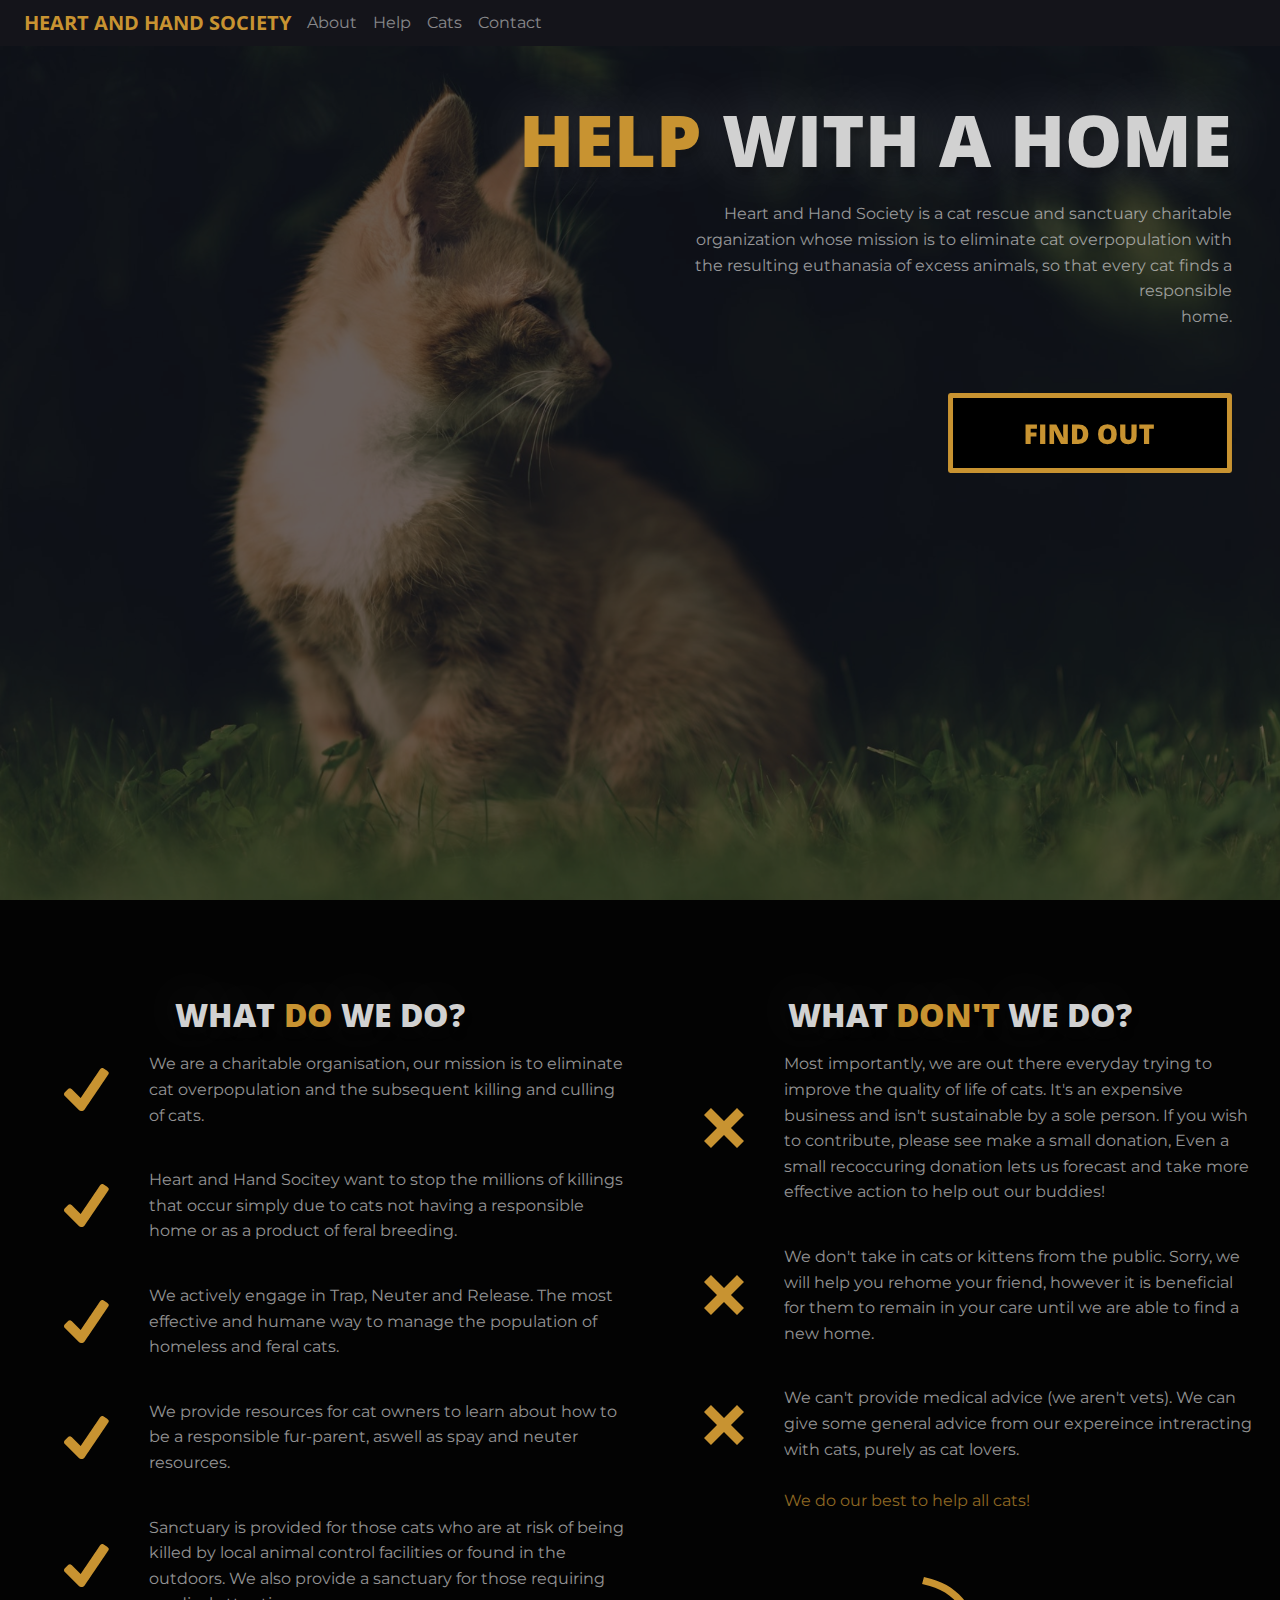
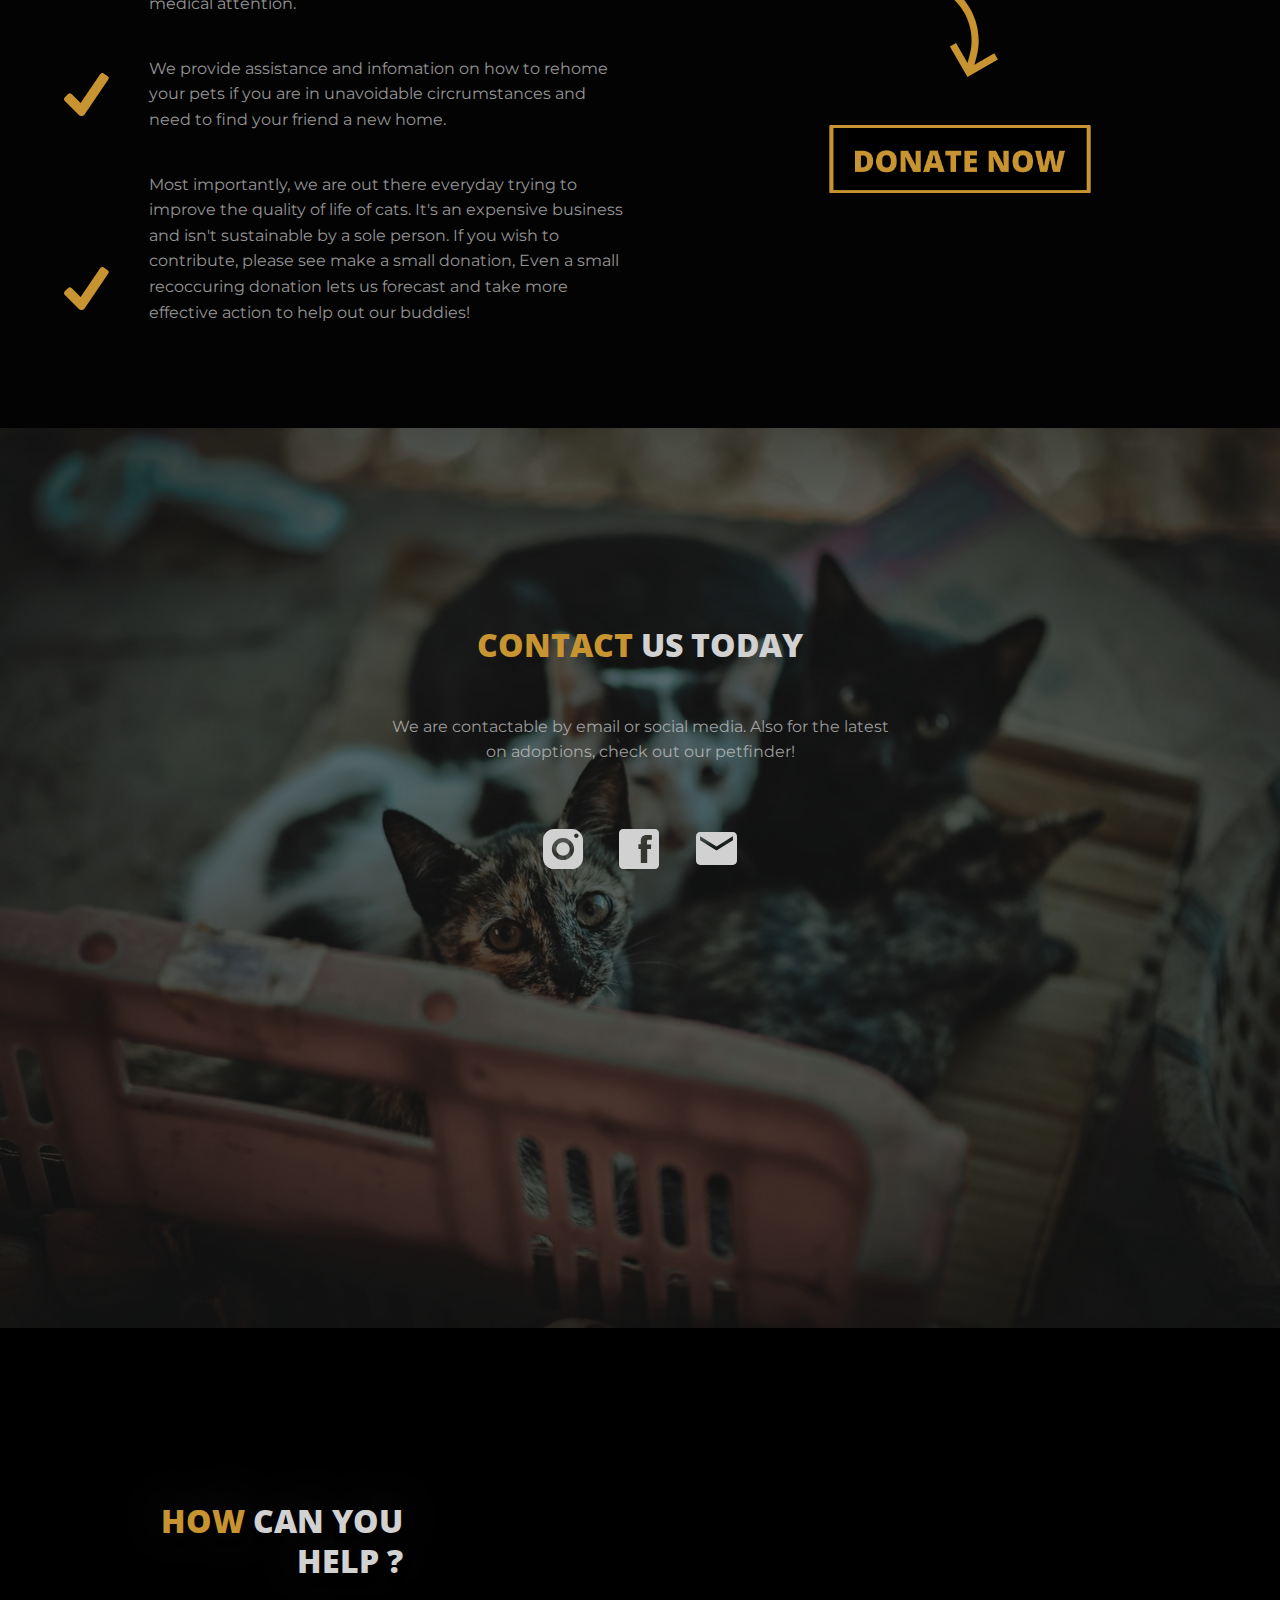
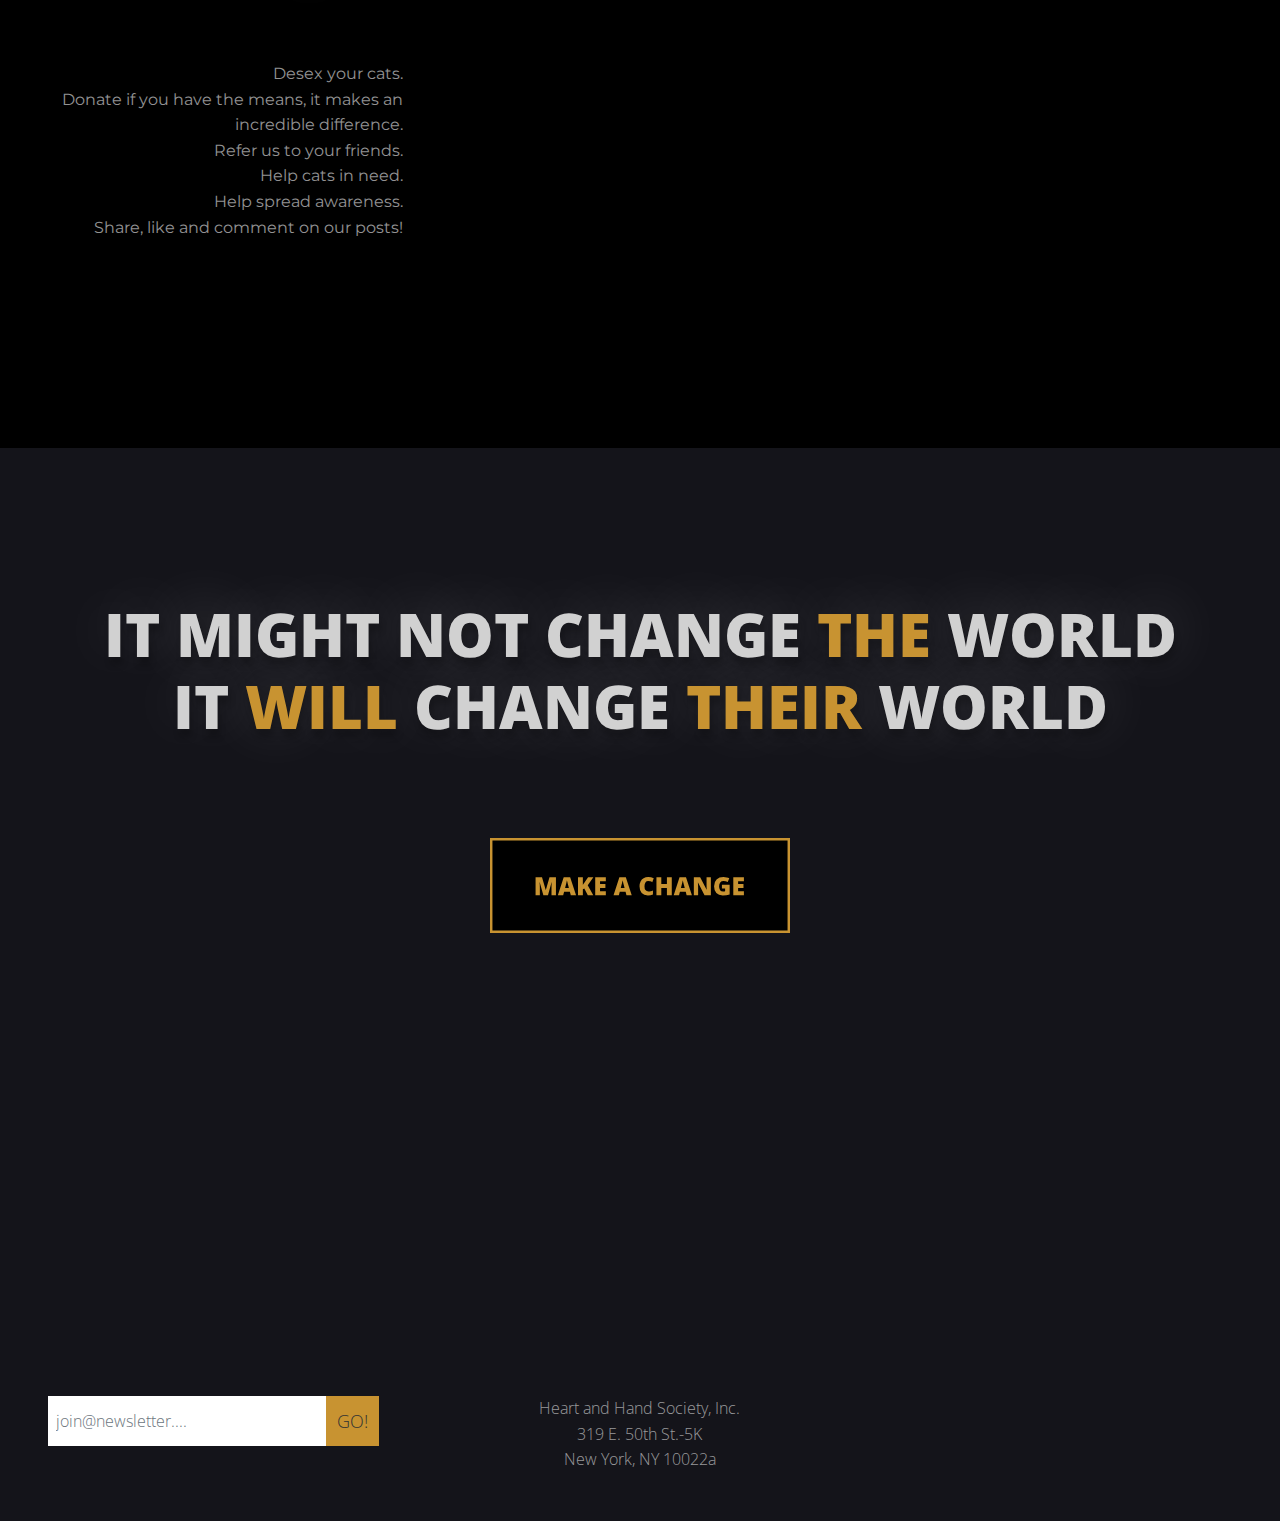
==== index.html @ de566e40 "REMOVED TEXT DECORATION FROM ALL A HREF" ====
<!doctype html>
<html lang="en">

<head>

    <title>Heart and Hand Society</title>
    <!-- Required meta tags -->
    <meta charset="utf-8">
    <meta name="viewport" content="width=device-width, initial-scale=1, shrink-to-fit=no">

    <!-- Bootstrap CSS -->
    <link rel="stylesheet" href="https://maxcdn.bootstrapcdn.com/bootstrap/4.0.0/css/bootstrap.min.css" integrity="sha384-Gn5384xqQ1aoWXA+058RXPxPg6fy4IWvTNh0E263XmFcJlSAwiGgFAW/dAiS6JXm"
        crossorigin="anonymous">
    <link rel="stylesheet" href="https://use.fontawesome.com/releases/v5.1.0/css/all.css" integrity="sha384-lKuwvrZot6UHsBSfcMvOkWwlCMgc0TaWr+30HWe3a4ltaBwTZhyTEggF5tJv8tbt"
        crossorigin="anonymous">
    <link rel="stylesheet" type="text/css" href="css/style.css">
    <script src="script/fadeinscript.js"></script>
</head>

<body>
    <!-- Script to fade in when loading adds the fade-out class -->
    <script>
        document.body.className += ' fade-out';
    </script>

    <nav class="navbar fixed-top navbar-dark light-nav-bg navbar-expand-sm">
        <div class="container-fluid dark-bg">
            <a href="#top" class="navbar-brand orange-text-nav p-2 ml-2" id="nav-title">
                <i class="fas fa-paw fa-1x"></i>
                <span class="hide-when-narrow ml-2"> Heart and Hand Society </span>
            </a>
            <!-- shows socials next to paw icon when in mobile and smaller screens Ï-->
            <div class=" d-flex justify-content-center">
                <ul class="navbar-nav mr-auto list-inline show-when-narrow hide-when-wide">
                    <li class="list-inline-item">
                        <a href="https://www.facebook.com/HeartandHandSociety/ target="_blank"">
                            <i class="fab fa-facebook fa-2x pr-3 ml-3"></i>
                        </a>
                    </li>
                    <li class="list-inline-item" id="nav-social">
                        <a href="#">
                            <i class="fab fa-instagram fa-2x pr-3"></i>
                        </a>
                    </li>
                    <li class="list-inline-item" id="nav-social">
                        <a href="#">
                            <i class="fas fa-envelope fa-2x pr-3"></i>
                        </a>
                    </li>
                </ul>
            </div>

            <!-- Navbar dropdown functionality -->
            <button class="navbar-toggler mr-3" data-toggle="collapse" data-target="#navbar-menu">
                <span class="navbar-toggler-icon grey-icon"></span>
            </button>
            <div class="collapse navbar-collapse" id="navbar-menu">
                <ul class="navbar-nav grey-text-nav mr-auto pr-4">
                    <li class="nav-item">
                        <a href="#about" class="nav-link p-2"> About</a>
                    </li>
                    <li class="nav-item">
                        <a href="#help" class="nav-link p-2"> Help</a>
                    </li>
                    <li class="nav-item">
                        <a href="/heartandhandsociety/profiles.html" class="nav-link p-2">Cats</a>
                    </li>
                    <li class="nav-item">
                        <a href="#contact" class="nav-link p-2">Contact</a>
                    </li>
                </ul>
                <!-- Socials in navbar on fullscreen, hidewhennarrow hides on responsiveness -->
                <ul class="navbar-nav mr-5 d-flex hide-when-narrow">
                    <li>
                        <a href="https://www.facebook.com/HeartandHandSociety/" target="_blank">
                            <i class="fab fa-facebook fa-2x pr-3" s></i>
                        </a>
                    </li>
                    <li id="nav-social">
                        <a href="#">
                            <i class="fab fa-instagram fa-2x pr-3"></i>
                        </a>
                    </li>
                    <li id="nav-social">
                        <a href="#">
                            <i class="fas fa-envelope fa-2x pr-3"></i>
                        </a>
                    </li>
                </ul>

            </div>
        </div>
    </nav>

    <!-- Top Section -->
    <div class="container-fluid block-1" id="top">

        <div class="row box-1-img">
            <div class="col-sm-12 mt-5 pt-5 pr-5 pl-5">
                <h1 class="text-right" id="first-text">
                    <span class="orange-text">HELP</span>
                    <span class="grey-text"> WITH A HOME </span>
                </h1>
                <div class="row">
                    <div class="col-sm-6">
                    </div>
                    <div class="col-sm-6">
                        <p class="text-right mt-3 ml-5" id="first-text">
                            Heart and Hand Society is a cat rescue and sanctuary charitable organization whose mission is to eliminate cat overpopulation
                            with the resulting euthanasia of excess animals, so that every cat finds a responsible
                            <br>home.
                        </p>

                        <div class="row text-right mt-5 pt-3 mb-5" id="findout-container-1">
                            <div class="col-sm-12">
                                <button type="button">
                                    <a href="#about">
                                        <img src="img/findout.svg" alt="button" class="custom-button-1 center-block">
                                    </a>
                                </button>
                            </div </div>
                        </div>
                    </div>
                </div>
            </div>
        </div>

        <!-- Dividing solid color header -->
        <!-- <div class="container-fluid">
            <div class="row">
                <div class="col-md-12">
                    <div class="row">
                        <div class="col-md-12 p5 hero-divider">
                            <p class="grey-text-p p-5 text-center ml-5 mr-5">
                                    Heart and Hand Society, Inc. is registered as a charity with the IRS, donations are deductible at a 50% rate, as well as with the Attorney General of Ne w York State, Charities Bureau. 
                            </p>

                        </div>
                    </div>
                </div>
            </div>
        </div> -->



        <!-- Second Section -->

        <div class="container-fluid box-2-img" id="about">
            <div class="row">
                <div class="col-md-6 mt-5 pt-5">
                    <h2 class="text-center" id="second-container-h2">
                        <span class="grey-text">WHAT</span>
                        <span class="orange-text"> DO </span>
                        <span class="grey-text">WE DO?</span>
                    </h2>

                    <!-- Dot points, copying basic template setup -->
                    <!-- Left hand column -->
                    <div class="col-md-12 d-inline-flex">
                        <img src="img/Path_1.png" / class="mr-2 p-3 ml-5 tick" />
                        <p class="text-left p-3">
                            We are a charitable organisation, our mission is to eliminate cat overpopulation and the subsequent killing and culling of
                            cats. </p>
                        <br>
                        <br>
                    </div>

                    <div class="col-md-12 d-inline-flex">
                        <img src="img/Path_1.png" / class="mr-2 p-3 ml-5 tick" />
                        <p class="text-left p-3">
                            Heart and Hand Socitey want to stop the millions of killings that occur simply due to cats not having a responsible home
                            or as a product of feral breeding.
                        </p>
                        <br>
                        <br>
                    </div>

                    <div class="col-md-12 d-inline-flex">
                        <img src="img/Path_1.png" / class="mr-2 p-3 ml-5 tick" />
                        <p class="text-left p-3">
                            We actively engage in Trap, Neuter and Release. The most effective and humane way to manage the population of homeless and
                            feral cats. </p>
                        <br>
                        <br>
                    </div>

                    <div class="col-md-12 d-inline-flex">
                        <img src="img/Path_1.png" / class="mr-2 p-3 ml-5 tick" />
                        <p class="text-left p-3">
                            We provide resources for cat owners to learn about how to be a responsible fur-parent, aswell as spay and neuter resources.</p>
                        <br>
                        <br>
                    </div>

                    <div class="col-md-12 d-inline-flex">
                        <img src="img/Path_1.png" / class="mr-2 p-3 ml-5 tick" />
                        <p class="text-left p-3"> Sanctuary is provided for those cats who are at risk of being killed by local animal control facilities
                            or found in the outdoors. We also provide a sanctuary for those requiring medical attention.</p>
                        <br>
                        <br>
                    </div>

                    <div class="col-md-12 d-inline-flex">
                        <img src="img/Path_1.png" / class="mr-2 p-3 ml-5 tick" />
                        <p class="text-left p-3"> We provide assistance and infomation on how to rehome your pets if you are in unavoidable circrumstances
                            and need to find your friend a new home.</p>
                        <br>
                        <br>
                    </div>

                    <div class="col-md-12 d-inline-flex">
                        <img src="img/Path_1.png" / class="mr-2 p-3 ml-5 tick" />
                        <p class="text-left p-3 mb-5 pb-5"> Most importantly, we are out there everyday trying to improve the quality of life of cats. It's an
                            expensive business and isn't sustainable by a sole person. If you wish to contribute, please
                            see make a small donation, Even a small recoccuring donation lets us forecast and take more effective
                            action to help out our buddies!</p>
                        <br>
                        <br>
                    </div>
                </div>
                <!-- Right hand column -->
                <div class="col-md-6 pt-5">
                    <div class="col-md-12 mt-5">
                        <h2 class="text-center" id="second-container-h2">
                            <span class="grey-text">WHAT</span>
                            <span class="orange-text"> DON'T </span>
                            <span class="grey-text">WE DO?</span>
                        </h2>

                        <div class="col-md-12 d-inline-flex">
                            <img src="img/cross.svg" / class="mr-2 p-3 ml-5 cross" />
                            <p class="text-left p-3 mr-2"> Most importantly, we are out there everyday trying to improve the quality of life of cats. It's
                                an expensive business and isn't sustainable by a sole person. If you wish to contribute,
                                please see make a small donation, Even a small recoccuring donation lets us forecast and
                                take more effective action to help out our buddies!</p>
                            <br>
                            <br>
                        </div>
                        <div class="col-md-12 d-inline-flex">
                            <img src="img/cross.svg" / class="mr-2 p-3 ml-5 cross" />
                            <p class="text-left p-3 mr-2"> We don't take in cats or kittens from the public. Sorry, we will help you rehome your friend,
                                however it is beneficial for them to remain in your care until we are able to find a new
                                home.
                            </p>
                            <br>
                            <br>
                        </div>
                        <div class="col-md-12 d-inline-flex">
                            <img src="img/cross.svg" / class="mr-2 p-3 ml-5 mb-5 cross" />
                            <p class="text-left p-3 mr-2"> We can't provide medical advice (we aren't vets). We can give some general advice from our expereince
                                intreracting with cats, purely as cat lovers.
                                <br>
                                <br>
                                <span class="orange-text-p">We do our best to help all cats!</span>
                            </p>
                        </div>
                        <div class="row box-2-arrow mt-5 text-center ">
                        </div>
                        <div class="row">
                            <div class="col-md-12 text-center mt-5 mb-5">
                                <button type="button">
                                    <img src="img/donatenow.png" alt="button" class="custom-button-2">
                                </button>
                            </div>
                        </div>
                    </div>
                </div>
            </div>
        </div>

        <!-- Third section -->
        <div class="container-fluid box-3-img" id="contact">
            <div class="row filler-row-3"></div>
            <div class="row">
                <div class="col-md-12">
                    <div class="col-md-12 d-flex justify-content-center box-3-title pl-5 pt-5 pr-5">
                        <h2 class="text-center">
                            <span class="orange-text"> CONTACT </span>
                            <span class="grey-text"> US TODAY</span>
                        </h2>
                    </div>
                    <div class="row mt-5"></div>
                    <div class="row flex-d justify-content-center">
                        <div class="col-md-12 d-flex text-center pr-5 pl-5 p-text-size-3">
                            <p class="light-grey-p" id="text-container-3">We are contactable by email or social media. Also for the latest on adoptions, check out our
                                petfinder!
                            </p>
                        </div>
                    </div>
                    <div class="row">
                        <div class="col-md-12 p-5 text-center">

                            <a href="https://www.facebook.com/HeartandHandSociety/" target="_blank">
                            <button type="button" class="icon-bar">
                                <img src="img/icons/Compound Path_3.svg" alt="insta" class="p-3">
                            </button>
                            </a>
                            <a href="https://www.facebook.com/HeartandHandSociety/" target="_blank">
                            <button type="button" class="icon-bar">
                                <img src="img/icons/Compound Path_1.svg" alt="fb" class="p-3">
                            </button>
                            </a>
                            <a href="https://www.facebook.com/HeartandHandSociety/" target="_blank">
                            <button type="button" class="icon-bar">
                                <img src="img/icons/Compound Path_2.svg" alt="email" class="p-3">
                            </button>
                            </a>
                        </div>
                    </div>
                </div>
            </div>
        </div>

        <div class="container-fluid box-4-img" id="help">
            <div class="row filler-row-3"></div>
            <div class="row ">
                <div class="col-sm-4">
                    <h2 class="pl-5 p-4">
                        <span class="orange-text"> HOW </span>
                        <span class="grey-text"> CAN YOU
                            <br> HELP ?</span>
                    </h2>
                    <div class="row p-3"></div>
                    <p class="pl-5 p-4" id="text-container-3">
                        Desex your cats.
                        <br> Donate if you have the means, it makes an incredible difference.
                        <br> Refer us to your friends.
                        <br> Help cats in need.
                        <br> Help spread awareness.
                        <br> Share, like and comment on our posts!
                    </p>
                </div>
            </div>
            <div class="row filler-row-3"></div>

        </div>
    </div>



    <div class="container-fluid box-6-img">
        <div class="row filler-row-3"></div>
        <div class="row">
            <div class="col-md-12 text-center" id="hero-text-6">
                <h4 class="grey-text" id="call-to-action-text"> IT MIGHT NOT CHANGE
                    <span class="orange-text"> THE </span> WORLD
                    <h4 class="grey-text"> IT
                        <span class="orange-text">WILL</span> CHANGE
                        <span class="orange-text"> THEIR</span> WORLD</h3>
            </div>
        </div>
        <div class="row">
            <div class="col-md-12 text-center p-5 mt-5">
                <button type="button">
                    <img src="img/makeachange.svg" alt="button" class="custom-button-3">
                </button>
            </div>
        </div>
    </div>
    </div>
    <!-- Footer -->
    <div class="container-fluid">
        <div class="row">

            <div class="col-md-4 text-center">
                <div class="input-group p-5">
                    <input type="text" class="form-control grey-text-p no-outline p-2" placeholder="join@newsletter...." aria-label="Recipient's username"
                        aria-describedby="basic-addon2">
                    <div class="input-group-append">
                        <button class="btn news-btn dark-grey-text" type="button"> GO! </button>
                    </div>
                </div>
            </div>

            <div class="col-md-4">
                <p class="grey-text-p text-center p-5">
                    Heart and Hand Society, Inc.
                    <BR> 319 E. 50th St.-5K
                    <BR> New York, NY 10022a </p>
            </div>

            <div class="col-md-4">
                <ul class="mr-auto list-inline p-5 text-center">
                    <li class="list-inline-item">
                            <a href="https://www.facebook.com/HeartandHandSociety/" target="_blank">
                                <i class="fab fa-facebook fa-3x pr-3 ml-3"></i>
                        </a>
                    </li>
                    <li class="list-inline-item" id="nav-social">
                        <a href="#">
                            <i class="fab fa-instagram fa-3x pr-3"></i>
                        </a>
                    </li>
                    <li class="list-inline-item" id="nav-social">
                        <a href="#">
                            <i class="fas fa-envelope fa-3x pr-3"></i>
                        </a>
                    </li>
                </ul>
            </div>
        </div>
    </div>

    <!-- Optional JavaScript -->
    <!-- jQuery first, then Popper.js, then Bootstrap JS -->
    <script src="https://code.jquery.com/jquery-3.2.1.slim.min.js" integrity="sha384-KJ3o2DKtIkvYIK3UENzmM7KCkRr/rE9/Qpg6aAZGJwFDMVNA/GpGFF93hXpG5KkN"
        crossorigin="anonymous"></script>
    <script src="https://cdnjs.cloudflare.com/ajax/libs/popper.js/1.12.9/umd/popper.min.js" integrity="sha384-ApNbgh9B+Y1QKtv3Rn7W3mgPxhU9K/ScQsAP7hUibX39j7fakFPskvXusvfa0b4Q"
        crossorigin="anonymous"></script>
    <script src="https://maxcdn.bootstrapcdn.com/bootstrap/4.0.0/js/bootstrap.min.js" integrity="sha384-JZR6Spejh4U02d8jOt6vLEHfe/JQGiRRSQQxSfFWpi1MquVdAyjUar5+76PVCmYl"
        crossorigin="anonymous"></script>

</body>

</html>
---- css/style.css ----
/* Formatting req'd */

@import url('https://fonts.googleapis.com/css?family=Open+Sans:800,300|Montserrat:200');


.red{
    background-color: red;
}

* {
    margin:0 ! important;
    padding:0 ! important;
}

*:focus {
    outline: 0 !important;
}

input:focus{
    outline: 0 none !important;
}

body{
    background-color:rgba(20, 20, 26, 1);
    opacity: 1;
    transition: 1s opacity;
}

body.fade-out {
    opacity: 0;
    transition: none;
}

.smaller-text{
    font-size: 10px !important;
    opacity: 0.8 !important;
}

.position-fixed{
    position: fixed !important;
}

p{
    color: #D1D1D1;
    opacity: 70%;
    font-family: 'Montserrat', sans-serif;
    font-size: 15.5px;
    line-height: 1.6rem;


}

.light-nav-bg{
    background-color: transparent;
}

.navbar-toggler {
    border: none;
    outline: none;
  }

.form-control{
    -webkit-border-radius: 0;
    -moz-border-radius: 0;
    border-radius: 0;
    border: none;
    outline: none !important;
  }
  .form-control:focus {
    border: none !important;
    -webkit-box-shadow: none;
    box-shadow: none;
  }

  .btn{
    -webkit-border-radius: 0;
    -moz-border-radius: 0;
    border-radius: 0;
  }

  .btn:focus{
        border: none !important;
        -webkit-box-shadow: none;
        box-shadow: none;
      }

h1{
    font-size: 72px;
    text-shadow: 2px 8px 6px rgba(0,0,0,0.2),
                 0px -5px 60px rgba(255,255,255,0.2);
}

h2{
    text-shadow: 2px 8px 6px rgba(0,0,0,0.2),
                 0px -5px 60px rgba(255,255,255,0.2);
}

button{
    background-color: transparent;
    border: none;
    outline: none;
    cursor: pointer;
}

button:focus{
    outline: none !important;
    border: none !important;
}


.block-1{
    min-height: 100vh;
    width: 100%;
    background-color: black;
}

.orange-text {
    color: #C89331;
    font-family: 'Open Sans', sans-serif;
    font-weight: 800;
}

.orange-text-p {
    color: #C89331;
    font-family: 'Montserrat', sans-serif;
}

.orange-text-nav {
    color: #C89331 !important;
    font-family: 'Open Sans', sans-serif;
    text-transform: uppercase;
    font-weight: bold;
}


.grey-text{
    color: #D1D1D1;
    font-family: 'Open Sans', sans-serif; 
    font-weight: 800;
}

.grey-icon{
    color: #D1D1D1;
}

a{
    text-decoration: none !important;
    color: inherit;
    transition: 200ms;
    transition-timing-function: ease-in-out;
    -webkit-transition: 200ms;
    -webkit-transition-timing-function: ease-in-out;
    cursor: pointer;
}



a:hover{
    color: #C89331 !important;
    transition: 200ms;
    transition-timing-function: ease-in-out;
    -webkit-transition: 200ms;
    -webkit-transition-timing-function: ease-in-out;
    cursor: pointer;
}
.grey-text-nav{
    color: #D1D1D1 !important;
    font-family: 'Montserrat', sans-serif !important; 
}

.dark-grey-text{
    color: #333333;
    font-family: 'Open Sans', sans-serif; 
    font-weight: 300;
}

.grey-text-p{
    color: #D1D1D1;
    font-family: 'Open Sans', sans-serif; 
    font-weight: 300;
}

.dark-bg{
    background-color: rgba(20, 20, 26, 1);
}

.box-1-img{
    background-image: url(../img/topcat.png);
    background-repeat: no-repeat;
    background-size: cover;
    box-shadow: 0px 0px 0px 4000px rgba(0, 0, 0, 0.6) inset;
    min-height: 100vh;

}

.box-2-img{
    background-image: url(../img/custom-2.png);
    background-repeat: no-repeat;
    background-position: center;
    background-size: cover;
    box-shadow: 0px 0px 0px 4000px rgba(3, 3, 3, 0.85) inset;
    min-height: 100vh;
    
}

.box-1-arrow{
    background-image: url(../img/icons/downarrow.png);
    background-size: contain;
    background-position: right;
    overflow: hidden;
    background-repeat: no-repeat; 
    min-height: 105px;
    width: auto;
}

.flip {
    -moz-transform: scaleX(-1);
    -o-transform: scaleX(-1);
    -webkit-transform: scaleX(-1);
    transform: scaleX(-1);
    filter: FlipH;
    -ms-filter: "FlipH";
}

.custom-button-1{
    align-content: center;
    object-fit: contain !important;
    overflow: hidden;


}
.custom-button-1:hover{
    filter: saturate(29%);
    transition: 200ms;
    transition-timing-function: ease-in-out;
    -webkit-transition: 200ms;
    -webkit-transition-timing-function: ease-in-out;
    cursor: pointer;
}

.tick{
    object-fit: contain;
}

h4{
    font-size: 60px;
    text-shadow: 2px 8px 6px rgba(0,0,0,0.2),
                 0px -5px 60px rgba(255,255,255,0.2);
}

.p-4{
    text-align: right;
}

@media (max-width: 768px){
    h4{    
        font-size: 1.9rem !important;
    }
    .p-4{
        text-align: center;
    }
    p{
        text-align: center !important;
    }
    .bio-img{
        width: 66% !important;
        height: auto !important;
    }

}
.cross{
    object-fit: contain;
    background-color: transparent;
}

.box-2-arrow{
    background-image: url(../img/downarrow-2.svg);
    background-size: contain;
    background-position: center;
    overflow: hidden;
    background-repeat: no-repeat; 
    height: 100px;
    width: auto;
}

.custom-button-2{
    background-image: url(../img/donate-button.svg);
    background-size: cover;
    background-repeat: no-repeat;
    align-content: center;
    max-width: 300px;
    max-height: auto;
    transition: 200ms;
    transition-timing-function: ease-in-out;
    -webkit-transition: 200ms;
    -webkit-transition-timing-function: ease-in-out;
    cursor: pointer;
}

.custom-button-2:hover{
    filter: saturate(29%);
    transition: 200ms;
    transition-timing-function: ease-in-out;
    -webkit-transition: 200ms;
    -webkit-transition-timing-function: ease-in-out;
    cursor: pointer;
}


.hero-divider{
    background: #000000;
    opacity: 0.8;
}

.box-3-img{
    background-image: url(../img/pexels-photo-751173.jpeg);
    background-repeat: no-repeat;
    background-position: center;
    background-size: cover;
    box-shadow: 0px 0px 0px 4000px rgba(20, 22, 25, 0.5) inset;
    min-height: 100vh;
    
}

.filler-row-3{
    min-height: 150px;
}

.p-text-size-3{
    max-width: 600px;
}

.btn-space{
    padding: 15px;
}

.icon-bar{
    transition: 200ms;
    transition-timing-function: ease-in-out;
    -webkit-transition: 200ms;
    -webkit-transition-timing-function: ease-in-out;
    background-color: transparent !important;
    text-decoration: none !important;
}


.icon-bar:hover{
    transform: scale(1.15);  
    -webkit-transform: -webkit-scale(1.15);
    transition: 200ms;
    transition-timing-function: ease-in-out;
    -webkit-transition: 200ms;
    -webkit-transition-timing-function: ease-in-out;
    cursor: pointer;
    color: none !important;
    text-decoration: none !important;

}

.icon-bar-nav{
    height: 20px !important;
    width: auto !important;
}

.box-4-img{
    background: url(../img/animal-animal-photography-cat-1108598.jpg);
    background-repeat: no-repeat;
    background-position: center;
    background-size: cover;
    box-shadow: 0px 0px 0px 4000px rgba(0, 0, 0, 0.3) inset;
    min-height: 80vh;
    background-attachment: fixed;

}

@media (max-width: 450px){

}

.box-5-img{
    background-color:rgba(20, 20, 26, 0.2);
    min-height: 80vh;

}

.bio-img{
    background-size: contain;
    background-repeat: no-repeat;
    align-content: center;
    width: 100%;
    height: auto;
    transition: 200ms;
    transition-timing-function: ease-in-out;
    -webkit-transition: 300ms;
    -webkit-transition-timing-function: ease-in-out;

}

.bio-img:hover{
    filter: saturate(29%);
    transform: scale(1.05);
    -webkit-filter: -webkit-saturate(29%);
    transition: 200ms;
    transition-timing-function: ease-in-out;
    -webkit-transition: 200ms;
    -webkit-transition-timing-function: ease-in-out;
    cursor: pointer;
}

.box-6-img{
    background-image: url(../img/changetheworld-2.png);
    background-repeat: no-repeat;
    background-size: cover;
    background-position: center;
    box-shadow: 0px 0px 0px 4000px rgba(20, 20, 26, 0.6) inset;
    min-height: 100vh;
}

.custom-button-3{
    align-content: center;
    max-width: 300px;
    max-height: auto;
    transition: 200ms;
    transition-timing-function: ease-in-out;
    -webkit-transition: 200ms;
    -webkit-transition-timing-function: ease-in-out;
    cursor: pointer;
}

.custom-button-3:hover{
    filter: saturate(29%);
    align-content: center;
    max-width: 300px;
    max-height: auto;
    transition: 200ms;
    transition-timing-function: ease-in-out;
    -webkit-transition: 200ms;
    -webkit-transition-timing-function: ease-in-out;
    cursor: pointer;
}




@media (max-width: 810px){

    h1{
        font-size: 45px !important;
    }
}

@media (max-width: 400px){

    h1{
        font-size: 36px !important;
    }
    
    p{
        padding: 15px !important;
        margin-right: 0 !important;
        margin-left: 0 !important;
        text-align: right !important;
    }
    .tick{
        display: none;
    }
    .cross{
        display: none;
    }

}

@media (max-width: 575px){
    .hide-when-narrow{
        display: none !important;
        
    }
    .show-when-narrow{
        display: inline-block !important;
        
    }


    #first-text{
        text-align: center !important;
        margin-left: 10px !important;
        margin-right: 10px !important;
        padding: 0 !important;
    }
    #second-container-h2{
        padding-bottom: 50px !important;
    }
    #findout-container-1{
       text-align: center !important;
    }
    .box-1-img{
        background-image: url(../img/mobile-container-1.png) !important;
    }

}

@media (min-width: 575px){
    .hide-when-wide{
        display: none !important;
    }


}

@media (max-width: 645px){
    #findout-container-1{
        text-align: center !important;
     }
     #text-container-3{
         text-align: center !important;
     }
     .box-4-img{
        box-shadow: 0px 0px 0px 4000px rgba(0, 0, 0, 0.65) inset;
     }

}

/* Newsletter signup styling */
.news-btn{
    background-color: #C89331;
    padding: 10px !important;
    min-height: 50px !important;
    font-size: 18px !important;
}

.news-input{
    min-width: 150px !important;
    min-height: auto !important;
}


/* Call to action text and button  */

@media (max-width: 1080px){
    h4{
        font-size: 50px !important;
    }
}
@media (max-width: 900px){
    h4{
        font-size: 40px !important;
    }
}
@media (max-width: 735px){
    h4{
        font-size: 32px !important;
    }
    .custom-button-3{
        max-width: 250px !important;
        max-height: auto !important;
    }
    #hero-text-6{
        padding-top: 10vh !important;
    }
}
@media (max-width: 595px){
    h4{
        font-size: 24px !important;
    }
    .custom-button-3{
        max-width: 200px !important;
        max-height: auto !important;
    }
    #hero-text-6{
        padding-top: 15vh !important;
    }
}
@media (max-width: 455px){
    h4{
        font-size: 20px !important;
    }
}
@media (max-width: 375px){
    h4{
        font-size: 16px !important;
    }
}
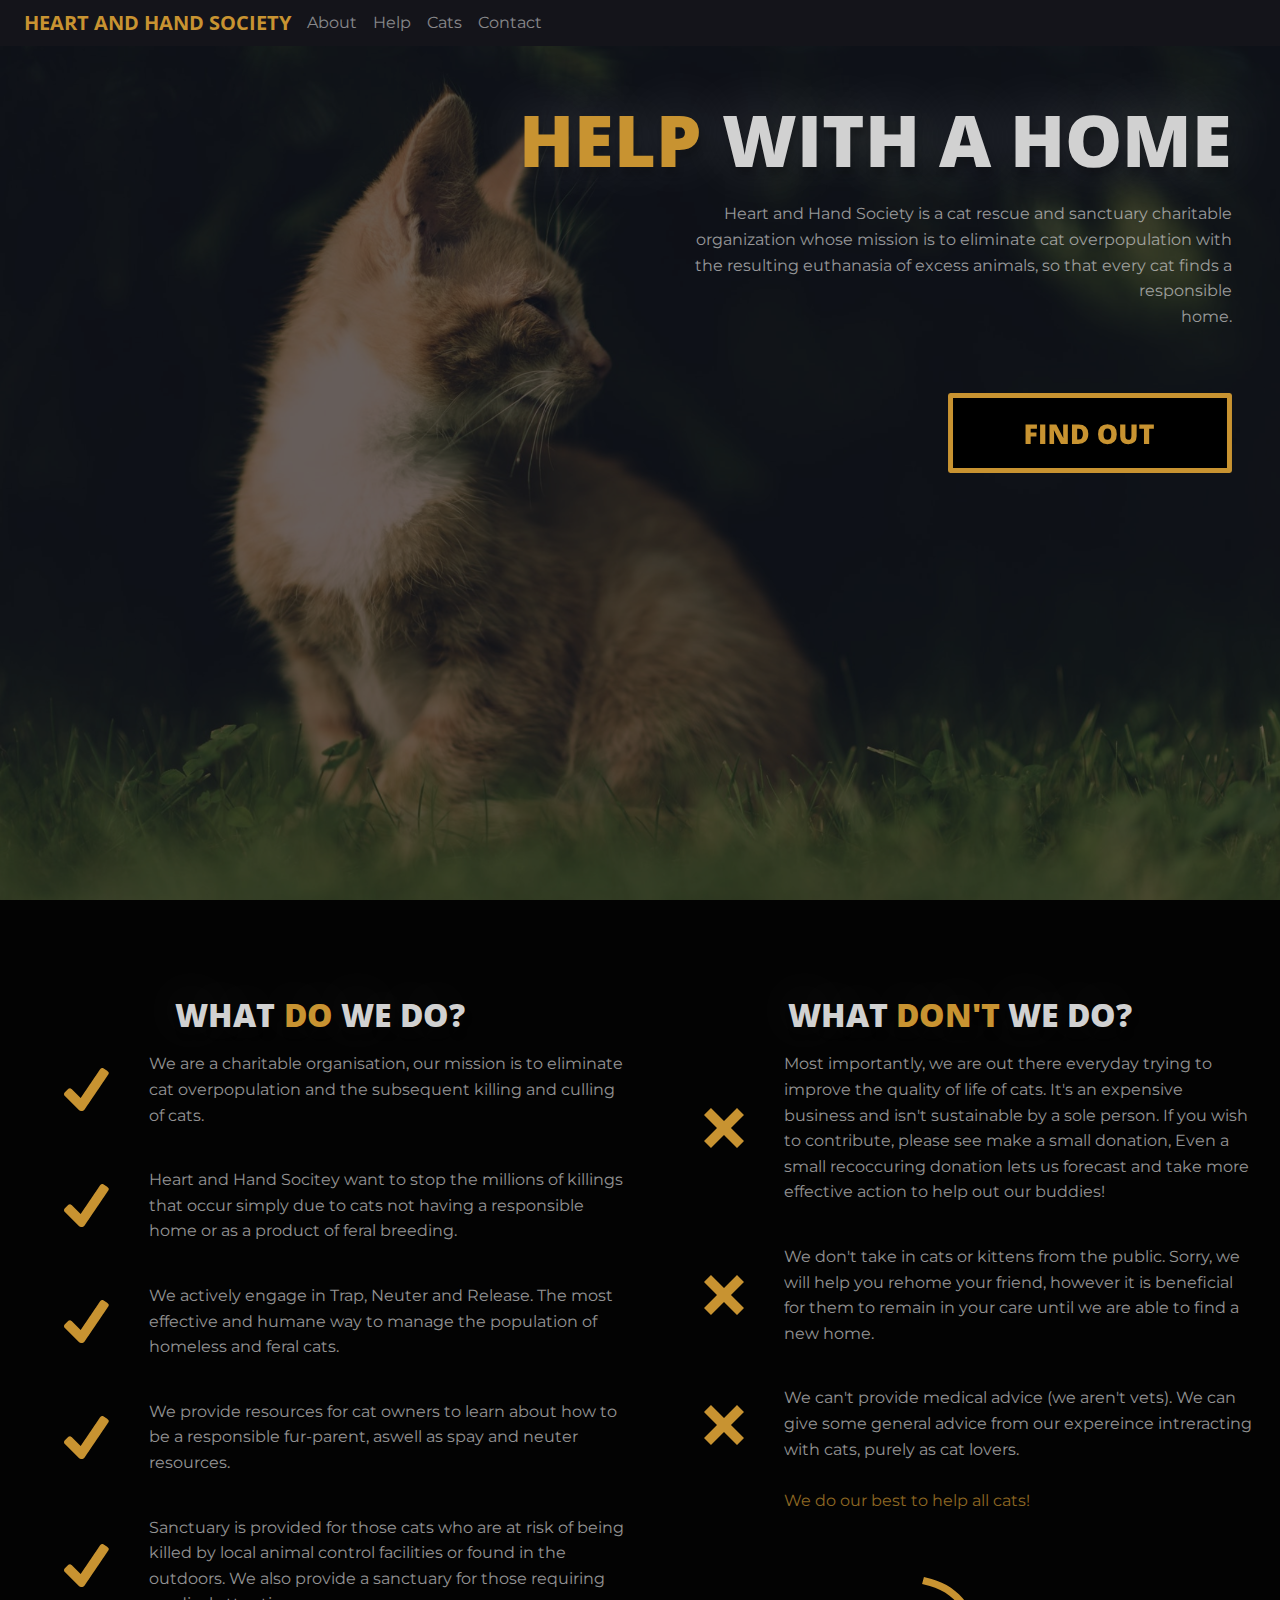
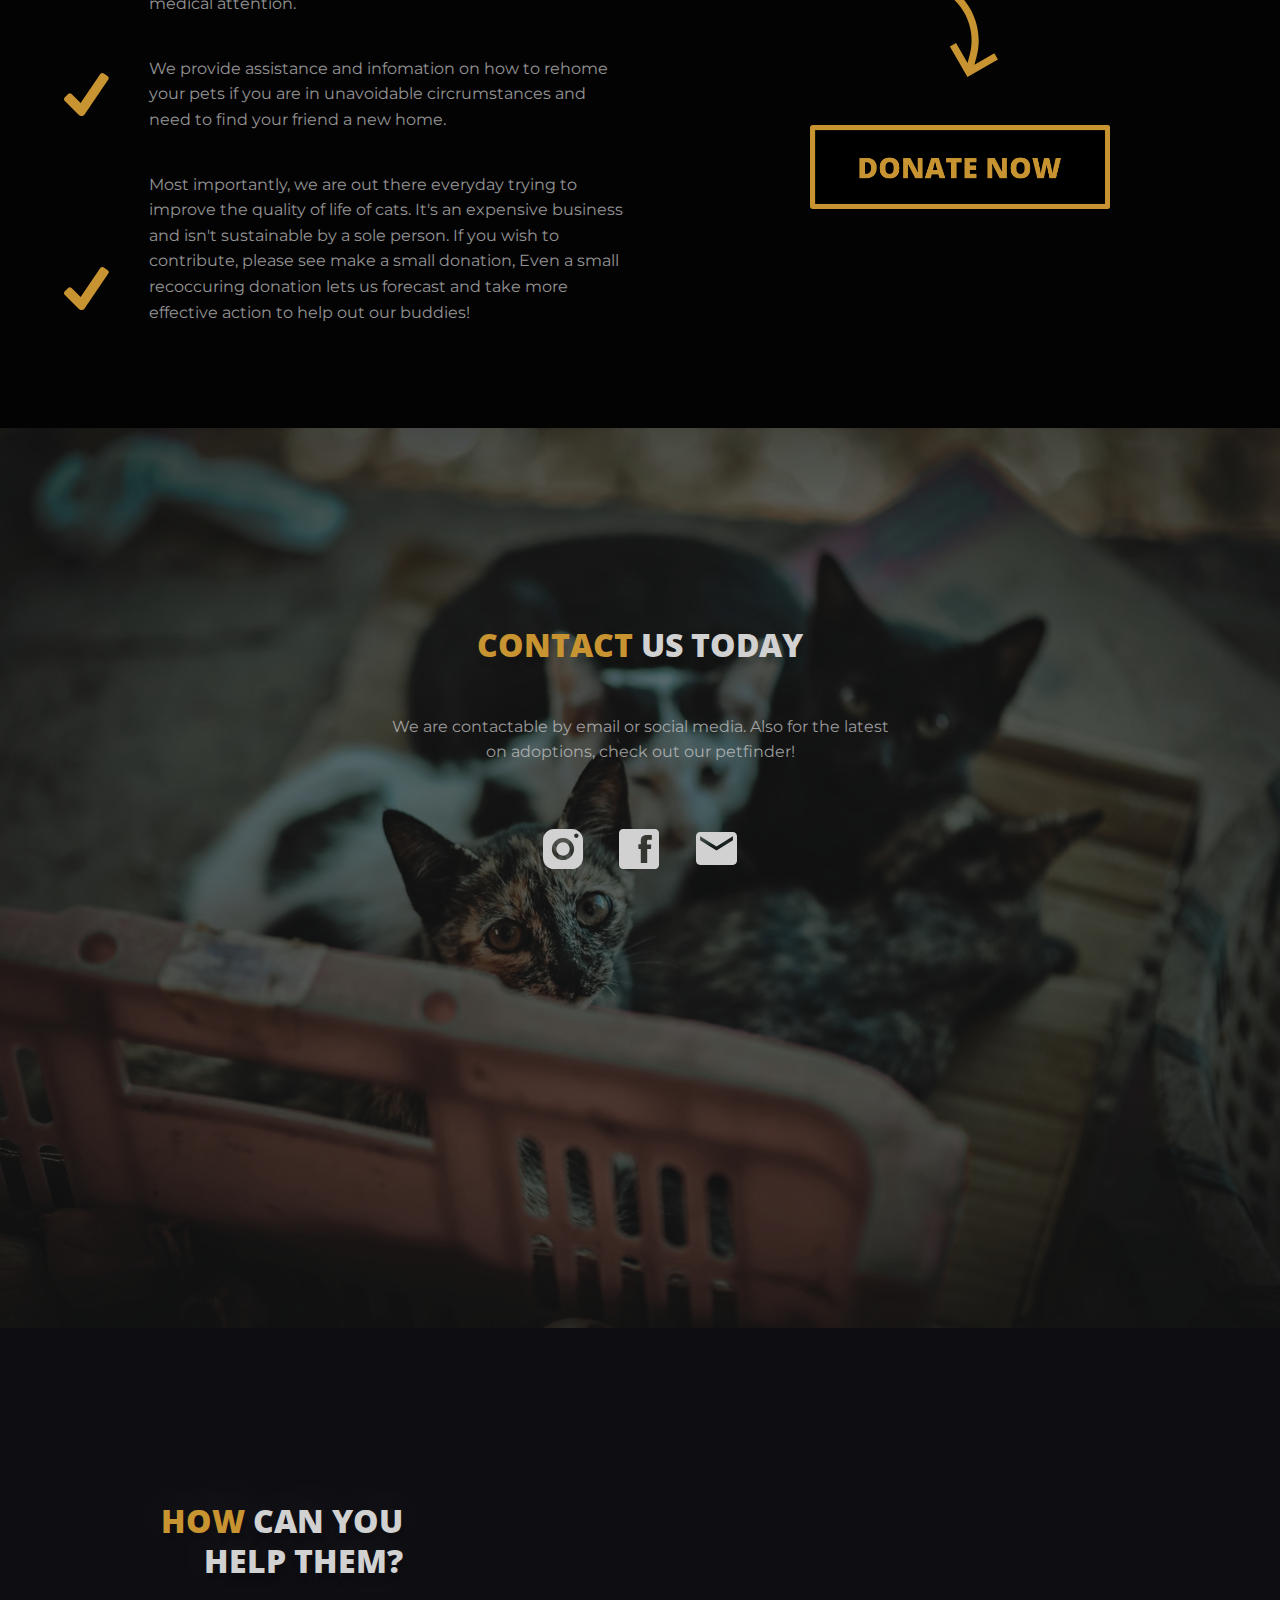
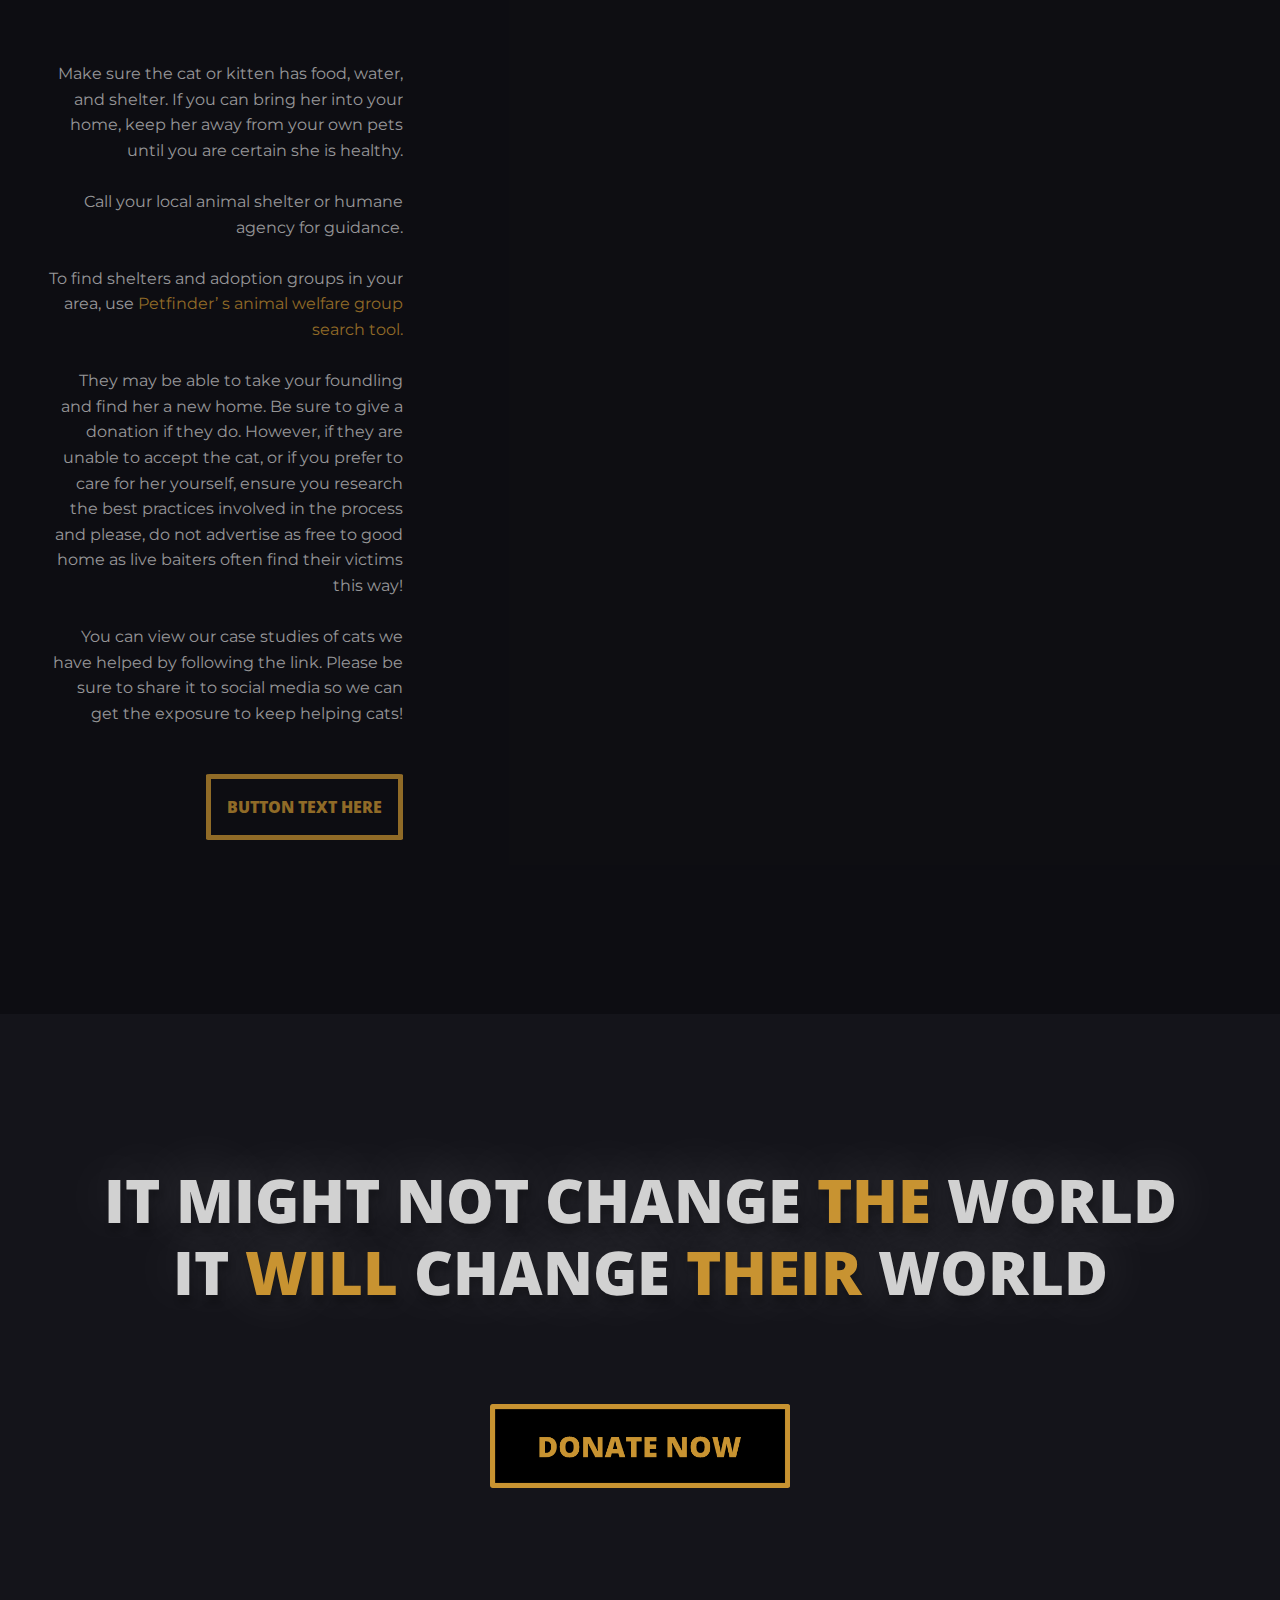
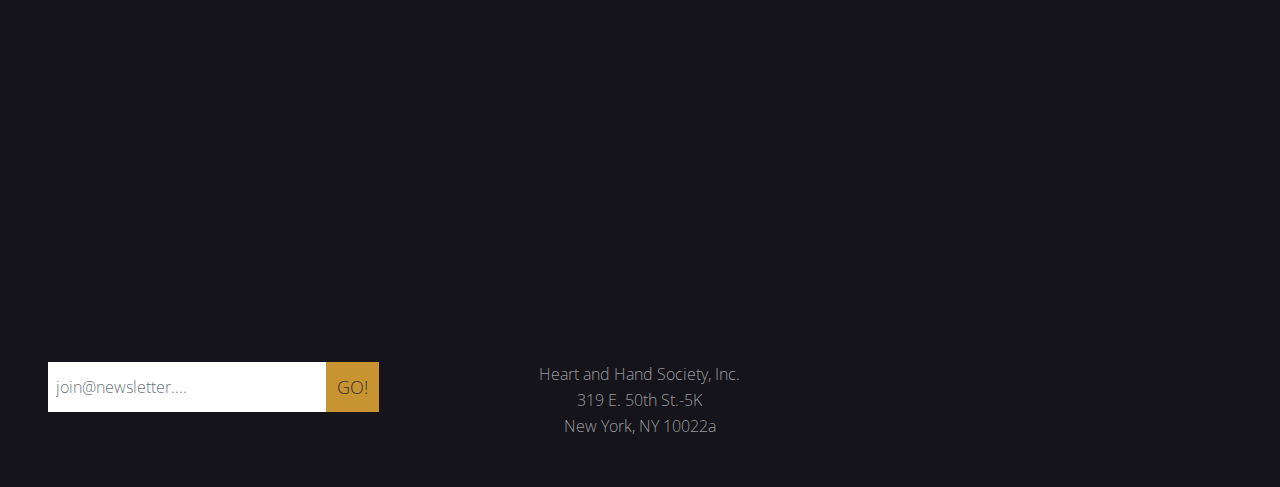
==== commit 13773647: "Created a button hover template to enable transitions" ====
--- a/index.html
+++ b/index.html
@@ -15,6 +15,8 @@
         crossorigin="anonymous">
     <link rel="stylesheet" type="text/css" href="css/style.css">
     <script src="script/fadeinscript.js"></script>
+    <script src="/script/hover.js"></script>
+
 </head>
 
 <body>
@@ -33,7 +35,7 @@
             <div class=" d-flex justify-content-center">
                 <ul class="navbar-nav mr-auto list-inline show-when-narrow hide-when-wide">
                     <li class="list-inline-item">
-                        <a href="https://www.facebook.com/HeartandHandSociety/ target="_blank"">
+                        <a href="https://www.facebook.com/HeartandHandSociety/ target=" _blank "">
                             <i class="fab fa-facebook fa-2x pr-3 ml-3"></i>
                         </a>
                     </li>
@@ -258,9 +260,11 @@
                         </div>
                         <div class="row">
                             <div class="col-md-12 text-center mt-5 mb-5">
-                                <button type="button">
-                                    <img src="img/donatenow.png" alt="button" class="custom-button-2">
-                                </button>
+                                <a href="https://www.paypal.com/us/fundraiser/charity/115647">
+                                    <button type="button">
+                                        <img src="img/don.png" alt="button" class="donate-button" onmouseover="hover(this);" onmouseout="unhover(this);">
+                                    </button>
+                                </a>
                             </div>
                         </div>
                     </div>
@@ -291,19 +295,19 @@
                         <div class="col-md-12 p-5 text-center">
 
                             <a href="https://www.facebook.com/HeartandHandSociety/" target="_blank">
-                            <button type="button" class="icon-bar">
-                                <img src="img/icons/Compound Path_3.svg" alt="insta" class="p-3">
-                            </button>
+                                <button type="button" class="icon-bar">
+                                    <img src="img/icons/Compound Path_3.svg" alt="insta" class="p-3">
+                                </button>
                             </a>
                             <a href="https://www.facebook.com/HeartandHandSociety/" target="_blank">
-                            <button type="button" class="icon-bar">
-                                <img src="img/icons/Compound Path_1.svg" alt="fb" class="p-3">
-                            </button>
+                                <button type="button" class="icon-bar">
+                                    <img src="img/icons/Compound Path_1.svg" alt="fb" class="p-3">
+                                </button>
                             </a>
                             <a href="https://www.facebook.com/HeartandHandSociety/" target="_blank">
-                            <button type="button" class="icon-bar">
-                                <img src="img/icons/Compound Path_2.svg" alt="email" class="p-3">
-                            </button>
+                                <button type="button" class="icon-bar">
+                                    <img src="img/icons/Compound Path_2.svg" alt="email" class="p-3">
+                                </button>
                             </a>
                         </div>
                     </div>
@@ -318,16 +322,25 @@
                     <h2 class="pl-5 p-4">
                         <span class="orange-text"> HOW </span>
                         <span class="grey-text"> CAN YOU
-                            <br> HELP ?</span>
+                            <br> HELP THEM?</span>
                     </h2>
                     <div class="row p-3"></div>
                     <p class="pl-5 p-4" id="text-container-3">
-                        Desex your cats.
-                        <br> Donate if you have the means, it makes an incredible difference.
-                        <br> Refer us to your friends.
-                        <br> Help cats in need.
-                        <br> Help spread awareness.
-                        <br> Share, like and comment on our posts!
+                        Make sure the cat or kitten has food, water, and shelter. If you can bring her into your home, keep her away from your own
+                        pets until you are certain she is healthy.
+                        <br>
+                        <br> Call your local animal shelter or humane agency for guidance.
+                        <br><br> To find shelters and adoption groups
+                        in your area, use <span class="orange-text-p"><a href="https://www.petfinder.com/animal-shelters-and-rescues/search/">Petfinder’ s animal welfare group search tool.</a></span>
+                        <br><br>
+                        They may be able to take your foundling
+                        and find her a new home. Be sure to give a donation if they do. However, if they are unable to accept
+                        the cat, or if you prefer to care for her yourself, ensure you research the best practices involved in the process and please, do not advertise as free to good home as live baiters often find their victims this way!
+                        <br><br>
+                        You can view our case studies of cats we have helped by following the link. Please be sure to share it to social media so we can get the exposure to keep helping cats!
+                        
+                        <button class="btn btn-primary p-3 mt-5 btn-orange">Button text here</button>
+                
                     </p>
                 </div>
             </div>
@@ -351,13 +364,19 @@
         </div>
         <div class="row">
             <div class="col-md-12 text-center p-5 mt-5">
-                <button type="button">
-                    <img src="img/makeachange.svg" alt="button" class="custom-button-3">
-                </button>
+                <a href="https://www.paypal.com/us/fundraiser/charity/115647">
+                    <button type="button">
+                        <img src="img/don.png" alt="button" class="custom-button-3" onmouseover="hover(this);" onmouseout="unhover(this);">
+                    </button>
+                </a>
             </div>
         </div>
     </div>
     </div>
+
+
+
+
     <!-- Footer -->
     <div class="container-fluid">
         <div class="row">
@@ -382,8 +401,8 @@
             <div class="col-md-4">
                 <ul class="mr-auto list-inline p-5 text-center">
                     <li class="list-inline-item">
-                            <a href="https://www.facebook.com/HeartandHandSociety/" target="_blank">
-                                <i class="fab fa-facebook fa-3x pr-3 ml-3"></i>
+                        <a href="https://www.facebook.com/HeartandHandSociety/" target="_blank">
+                            <i class="fab fa-facebook fa-3x pr-3 ml-3"></i>
                         </a>
                     </li>
                     <li class="list-inline-item" id="nav-social">
--- a/css/style.css
+++ b/css/style.css
@@ -365,11 +365,13 @@
 .box-4-img{
     background: url(../img/animal-animal-photography-cat-1108598.jpg);
     background-repeat: no-repeat;
-    background-position: center;
+    background-position:  center;
     background-size: cover;
     box-shadow: 0px 0px 0px 4000px rgba(0, 0, 0, 0.3) inset;
     min-height: 80vh;
     background-attachment: fixed;
+    background-color:rgba(20, 20, 26, 1);
+
 
 }
 
@@ -428,7 +430,6 @@
 }
 
 .custom-button-3:hover{
-    filter: saturate(29%);
     align-content: center;
     max-width: 300px;
     max-height: auto;
@@ -512,7 +513,7 @@
         text-align: center !important;
      }
      #text-container-3{
-         text-align: center !important;
+         text-align: justify !important;
      }
      .box-4-img{
         box-shadow: 0px 0px 0px 4000px rgba(0, 0, 0, 0.65) inset;
@@ -581,7 +582,52 @@
     }
 }
 
-
-
-
-
+.donation-img{
+    background-image: url(../img/pexels-photo-751173.jpeg);
+    background-repeat: no-repeat;
+    background-size: cover;
+    background-position: center;
+    box-shadow: 0px 0px 0px 4000px rgba(0, 0, 0, 0.6) inset;
+    min-height: 100vh;
+
+}
+
+.donate-button{
+    max-width: 300px !important;
+    height: auto;
+}
+
+/* Button hover template */
+
+.btn-orange{
+    background-color: transparent !important;
+    font-family: "Open Sans" !important;
+    text-transform: uppercase !important;  
+    border-color: #C89331 !important;
+    border-radius: 2% !important;
+    border-width: 5px !important;
+    color: #C89331 !important;
+    font-weight: 800 !important;
+    transition: 200ms;
+    transition-timing-function: ease-in-out;
+    -webkit-transition: 200ms;
+    -webkit-transition-timing-function: ease-in-out;
+}
+
+.btn-orange:hover{
+    background-color: #C89331 !important;
+    color: rgba(20, 20, 26, 1) !important;
+    transition: 200ms;
+    transition-timing-function: ease-in-out;
+    -webkit-transition: 200ms;
+    -webkit-transition-timing-function: ease-in-out;
+    cursor: pointer;
+    text-decoration: none !important;
+    
+}
+
+
+
+
+
+
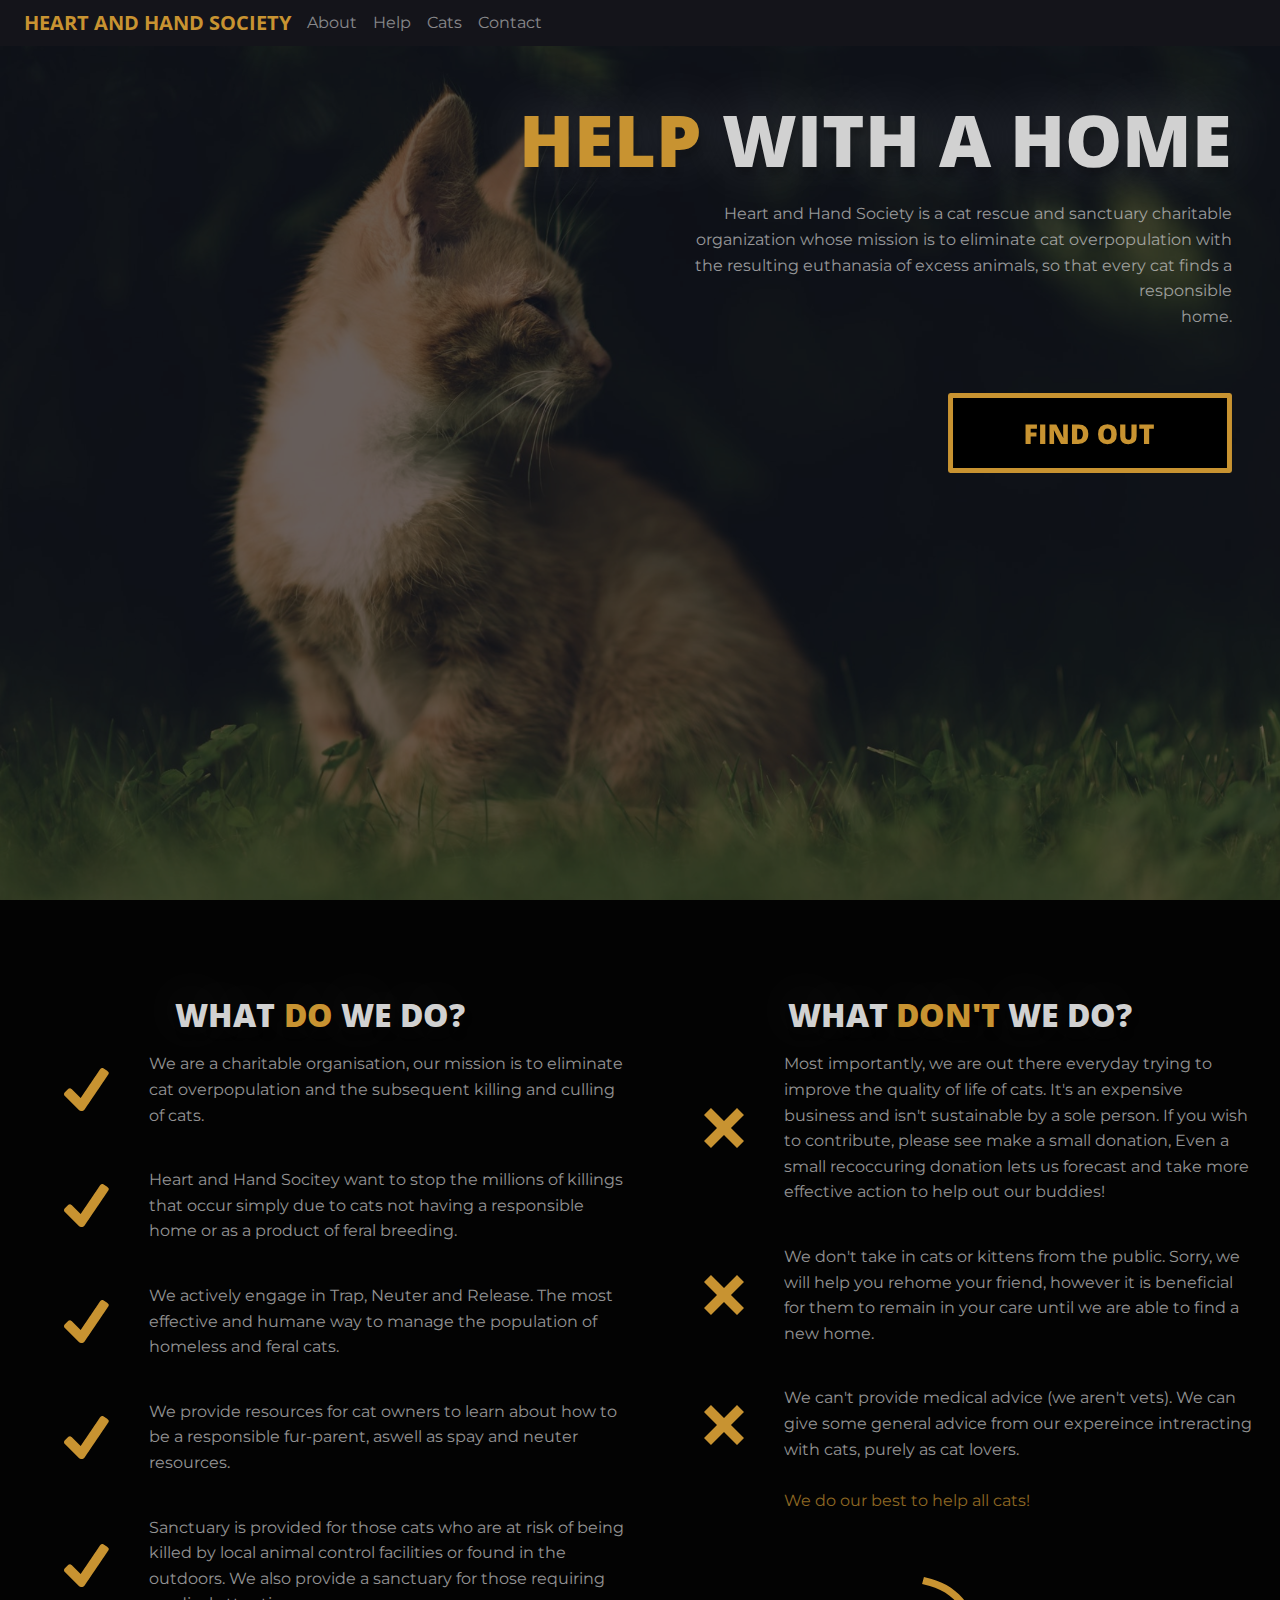
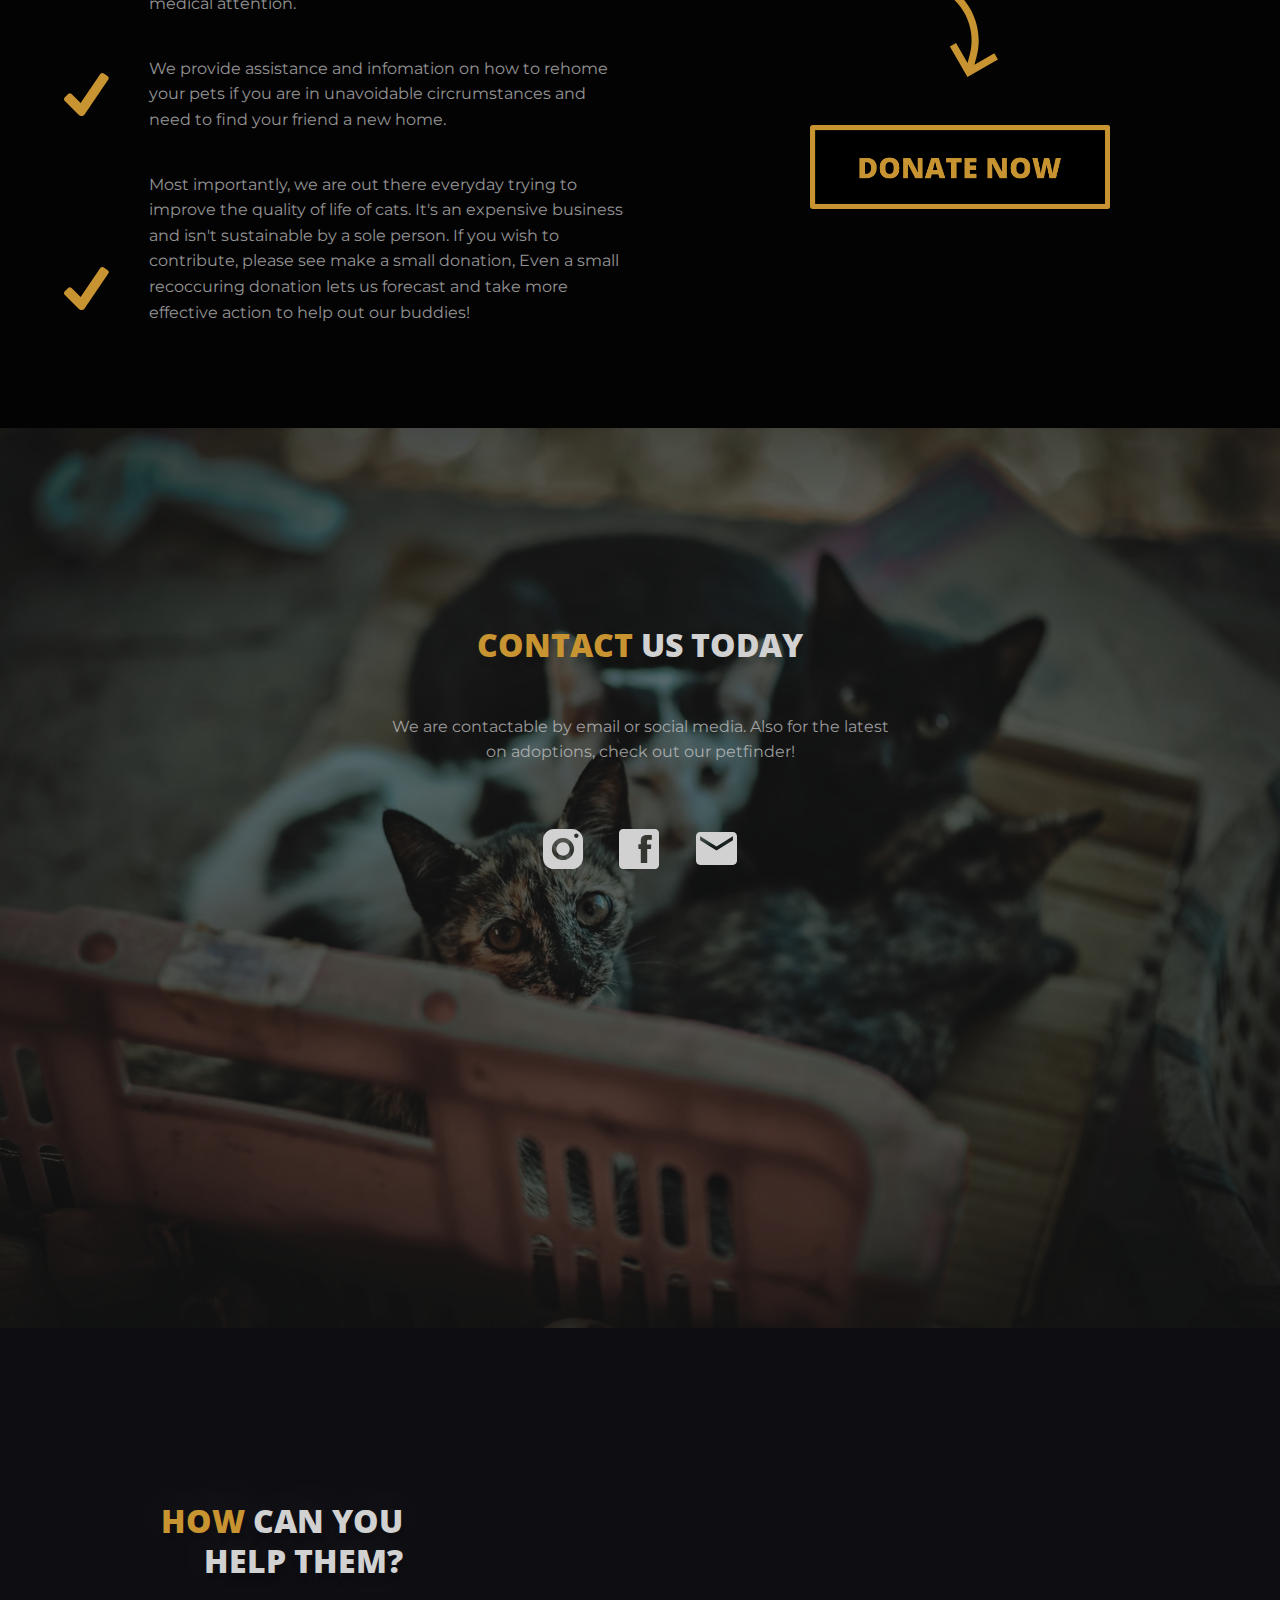
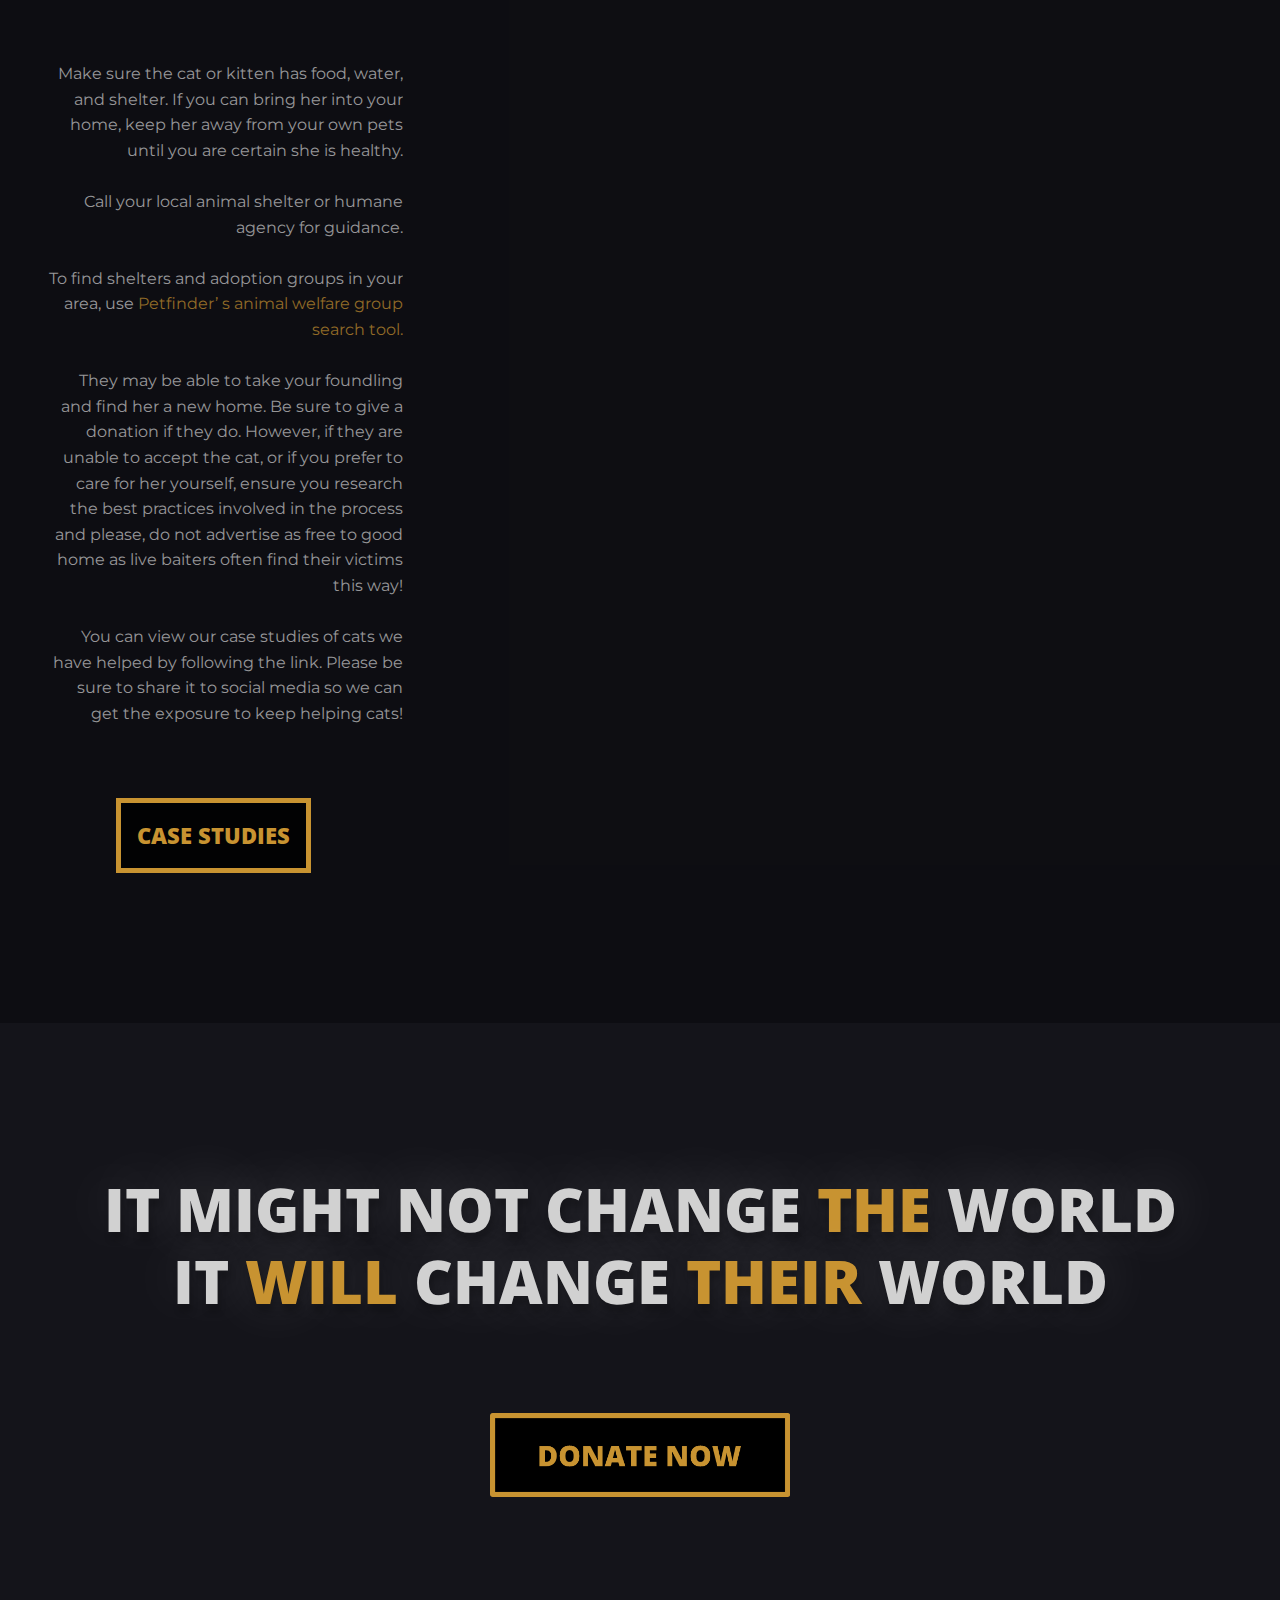
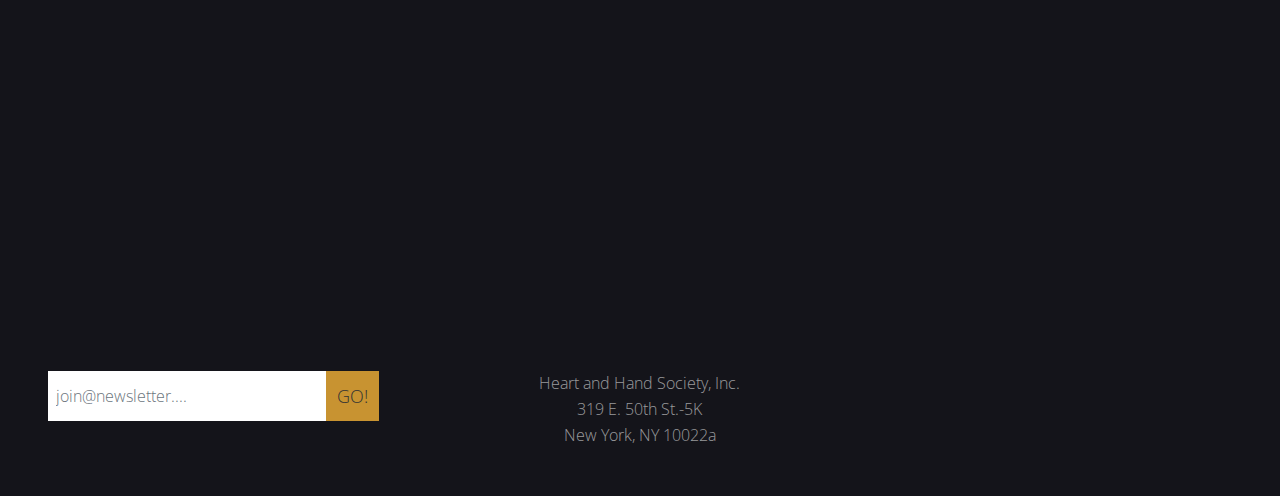
==== commit 03fc489a: "Polishing button animations" ====
--- a/index.html
+++ b/index.html
@@ -318,7 +318,7 @@
         <div class="container-fluid box-4-img" id="help">
             <div class="row filler-row-3"></div>
             <div class="row ">
-                <div class="col-sm-4">
+                <div class="col-md-4">
                     <h2 class="pl-5 p-4">
                         <span class="orange-text"> HOW </span>
                         <span class="grey-text"> CAN YOU
@@ -338,9 +338,11 @@
                         the cat, or if you prefer to care for her yourself, ensure you research the best practices involved in the process and please, do not advertise as free to good home as live baiters often find their victims this way!
                         <br><br>
                         You can view our case studies of cats we have helped by following the link. Please be sure to share it to social media so we can get the exposure to keep helping cats!
-                        
-                        <button class="btn btn-primary p-3 mt-5 btn-orange">Button text here</button>
-                
+                        <div class="row d-flex justify-content-center">
+                            <a href="#">
+                        <button class="btn btn-primary p-3 mt-5 btn-orange">CASE STUDIES</button>
+                    </a>
+                </div>
                     </p>
                 </div>
             </div>
--- a/css/style.css
+++ b/css/style.css
@@ -508,13 +508,14 @@
 
 }
 
-@media (max-width: 645px){
+@media (max-width: 765px){
     #findout-container-1{
         text-align: center !important;
      }
      #text-container-3{
          text-align: justify !important;
      }
+     
      .box-4-img{
         box-shadow: 0px 0px 0px 4000px rgba(0, 0, 0, 0.65) inset;
      }
@@ -600,11 +601,11 @@
 /* Button hover template */
 
 .btn-orange{
-    background-color: transparent !important;
+    background-color: rgba(0, 0, 0, 0.8) !important;
     font-family: "Open Sans" !important;
+    font-size: 22px !important;
     text-transform: uppercase !important;  
     border-color: #C89331 !important;
-    border-radius: 2% !important;
     border-width: 5px !important;
     color: #C89331 !important;
     font-weight: 800 !important;
@@ -612,6 +613,8 @@
     transition-timing-function: ease-in-out;
     -webkit-transition: 200ms;
     -webkit-transition-timing-function: ease-in-out;
+    outline: #C89331 !important;        
+
 }
 
 .btn-orange:hover{
@@ -626,8 +629,13 @@
     
 }
 
-
-
-
-
-
+.btn-orange:focus{
+    border: #C89331 !important;
+    outline: 5px solid #C89331 !important;
+}
+
+
+
+
+
+
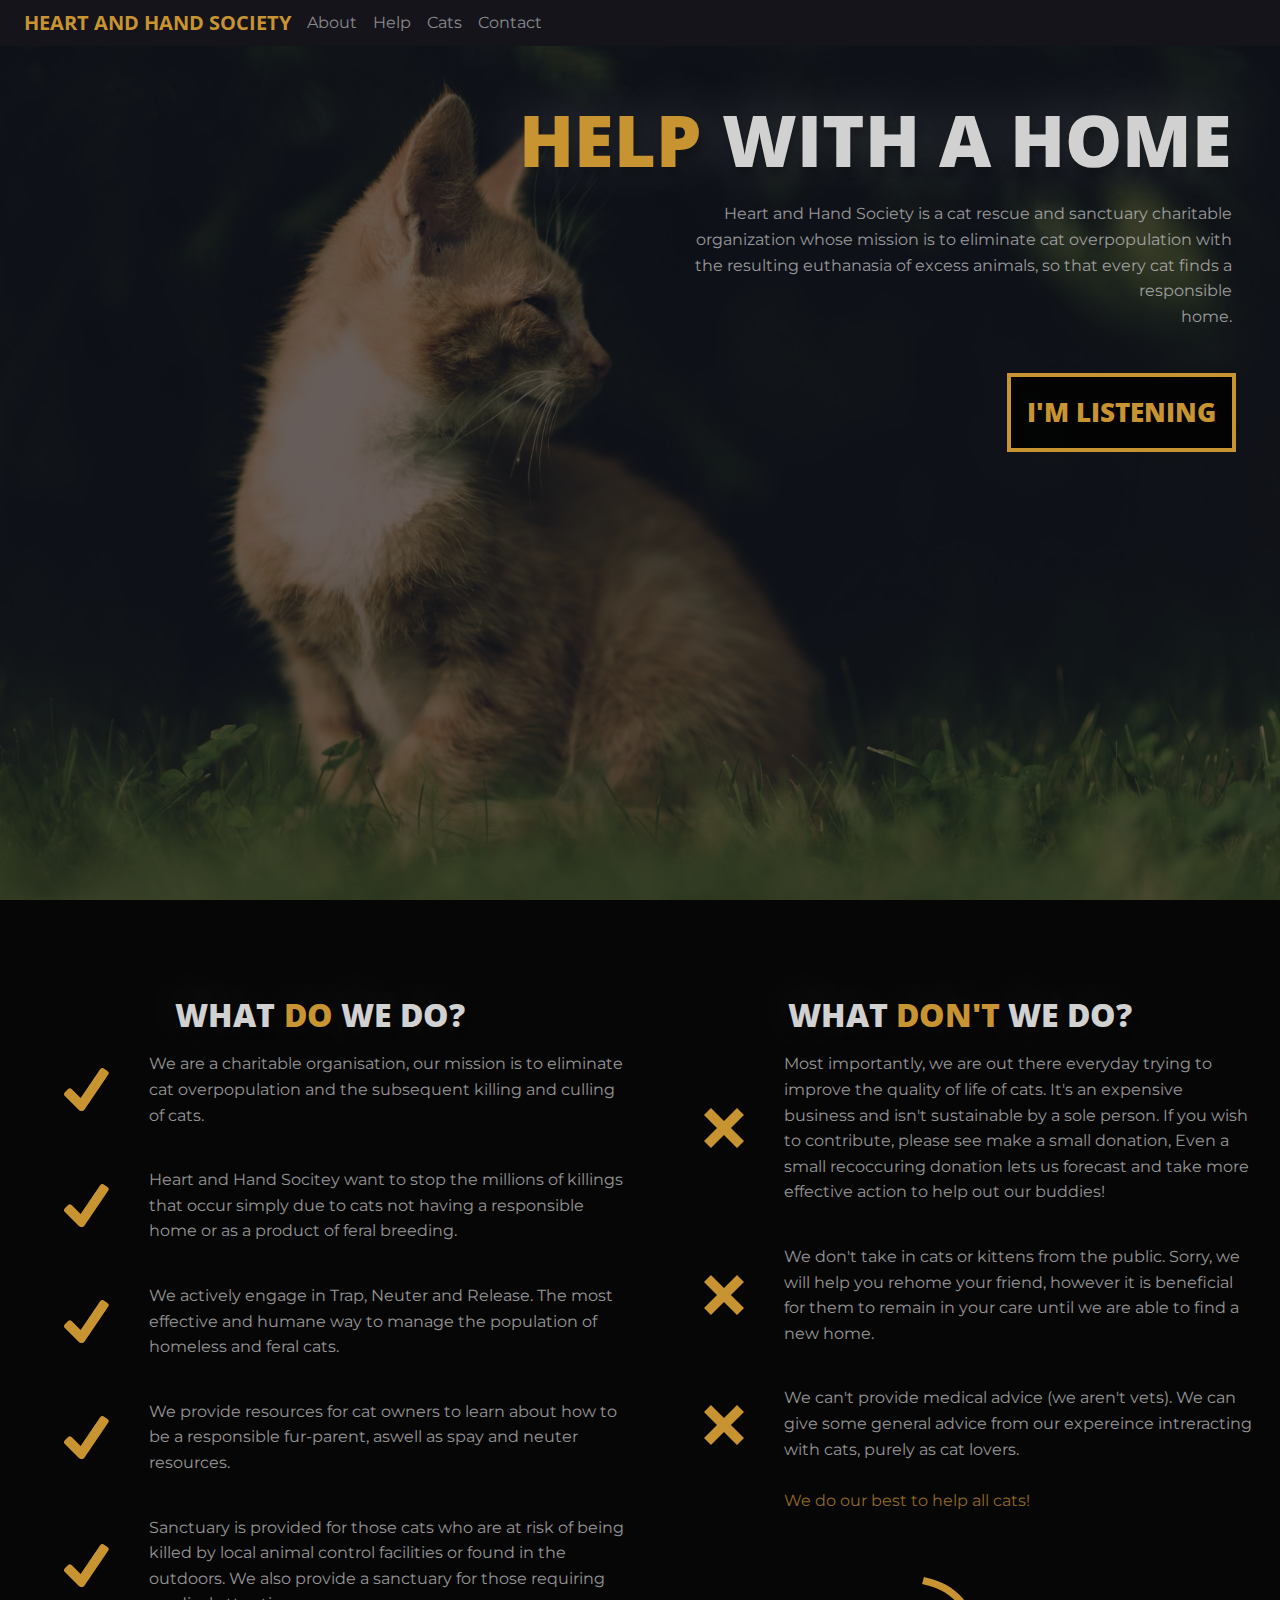
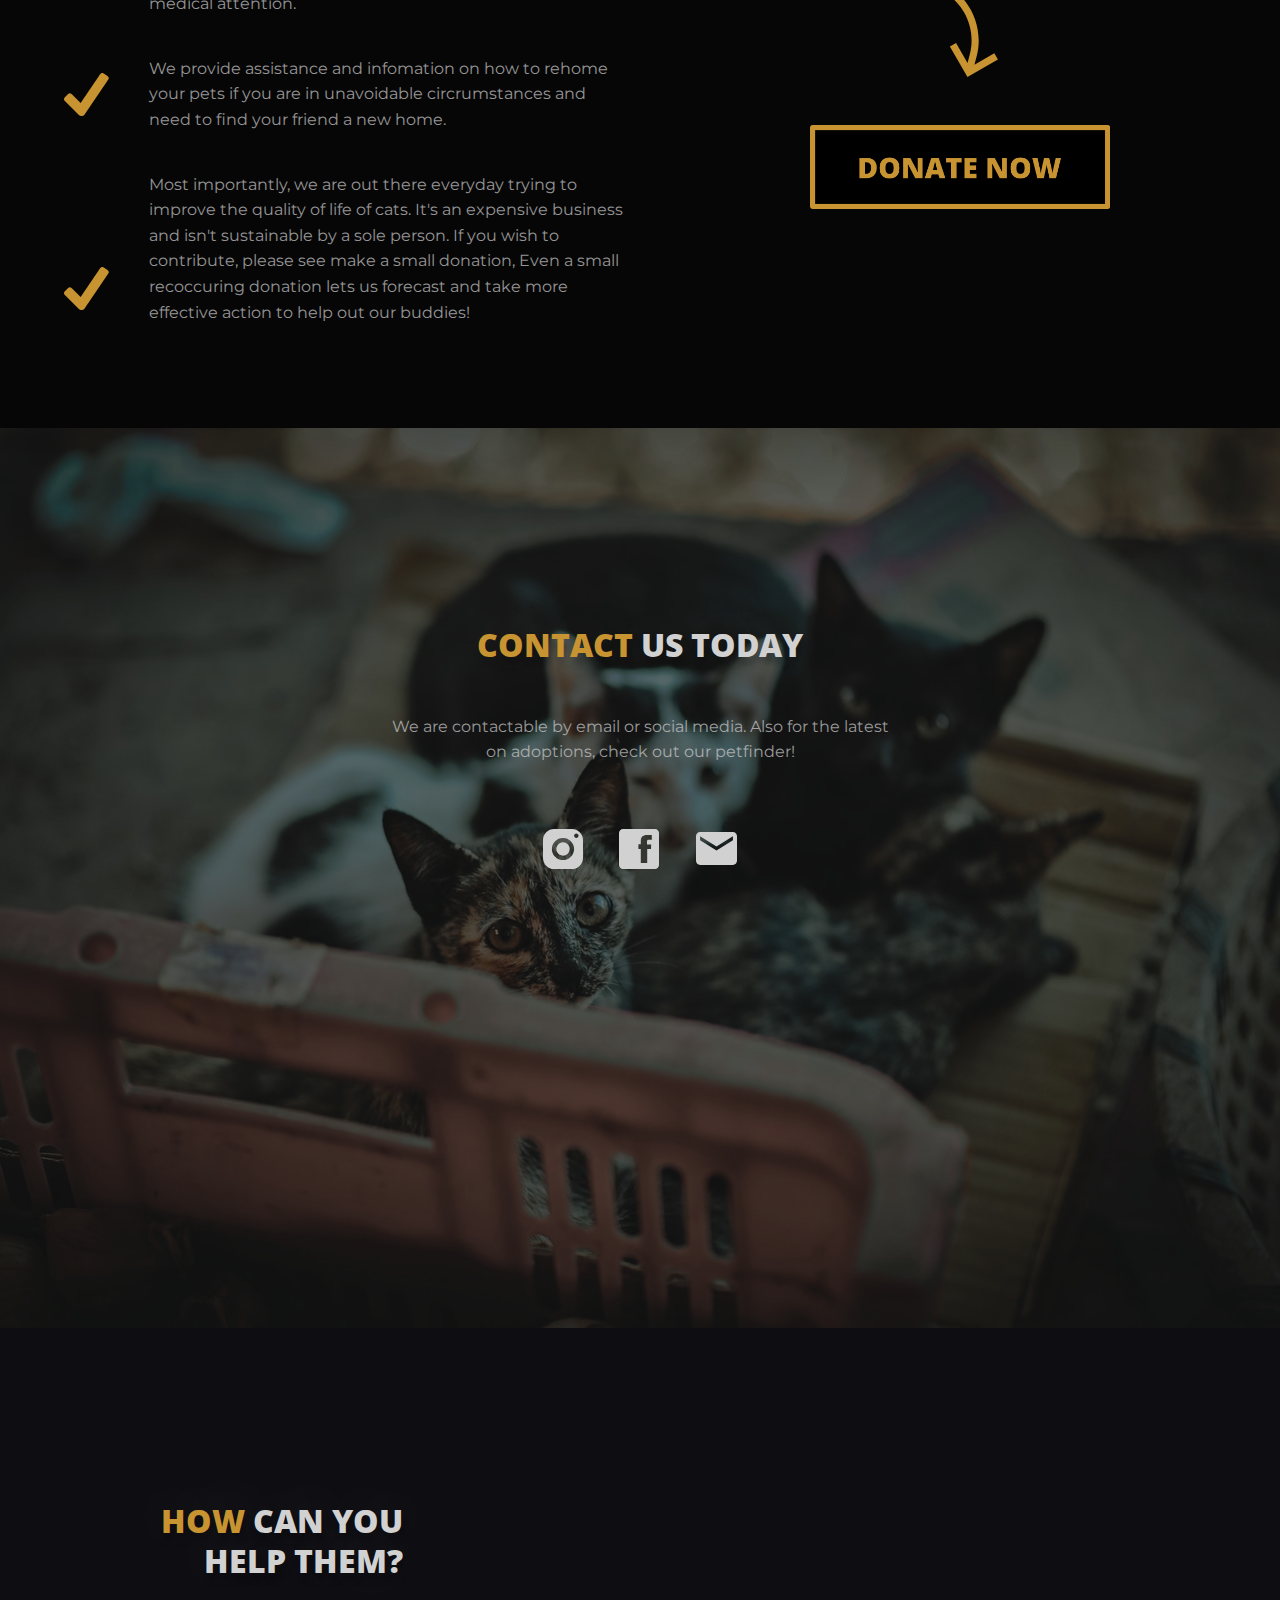
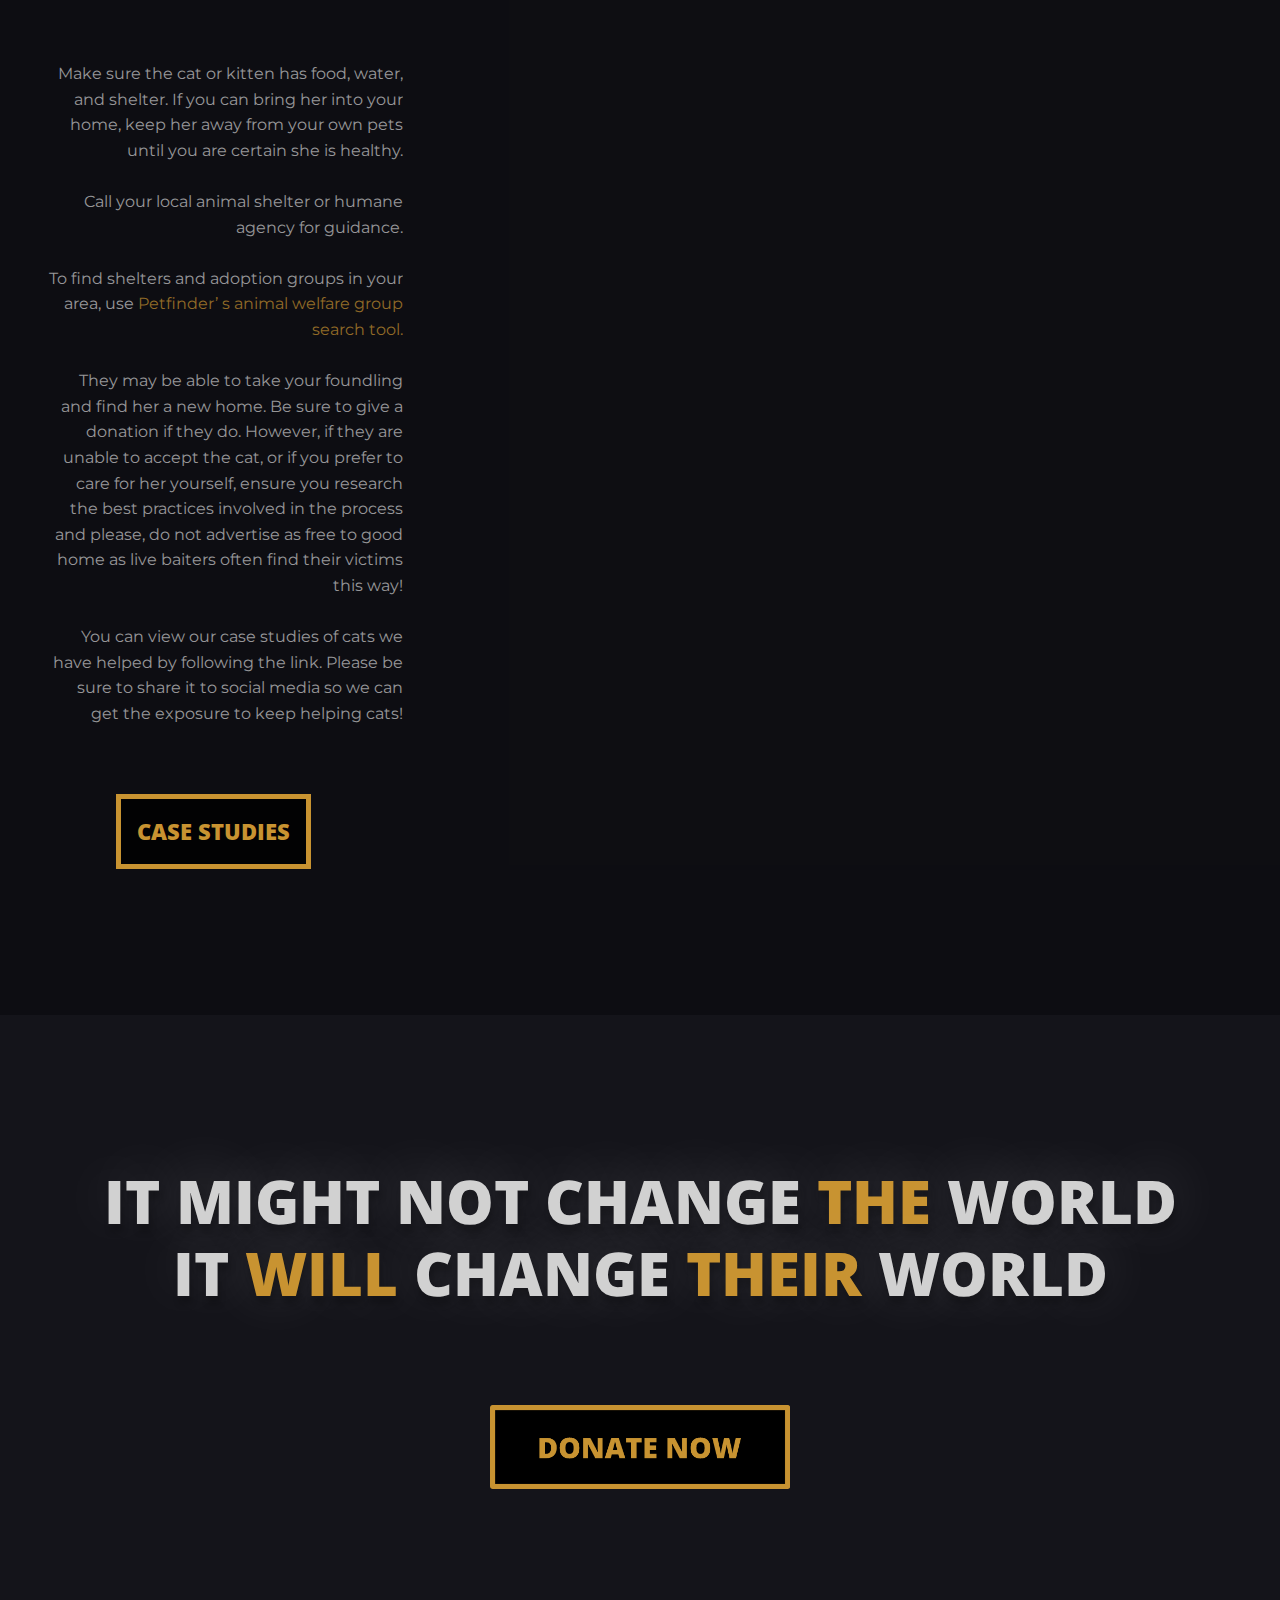
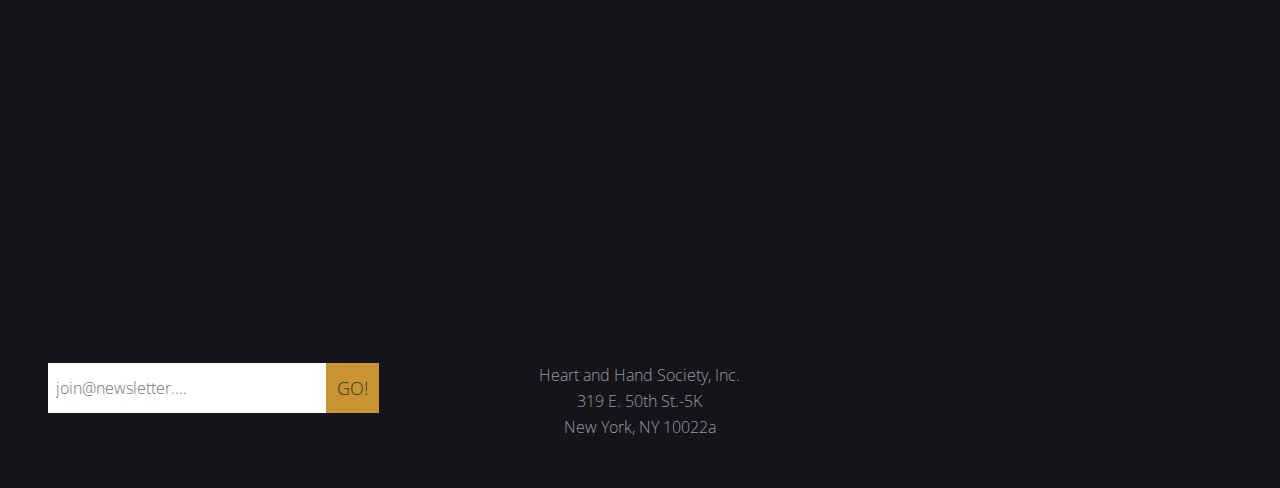
==== commit 5b199c6e: "Custom pull right, removes float centers text for responsiveness" ====
--- a/index.html
+++ b/index.html
@@ -16,6 +16,8 @@
     <link rel="stylesheet" type="text/css" href="css/style.css">
     <script src="script/fadeinscript.js"></script>
     <script src="/script/hover.js"></script>
+    <script src="/script/script.js"></script>
+
 
 </head>
 
@@ -113,22 +115,29 @@
                             <br>home.
                         </p>
 
-                        <div class="row text-right mt-5 pt-3 mb-5" id="findout-container-1">
+                        <!-- Hides when narrow -->
+                        <div class="row mt-5 text-center" id="first-text-button">
                             <div class="col-sm-12">
-                                <button type="button">
-                                    <a href="#about">
-                                        <img src="img/findout.svg" alt="button" class="custom-button-1 center-block">
-                                    </a>
-                                </button>
-                            </div </div>
-                        </div>
-                    </div>
-                </div>
-            </div>
-        </div>
-
-        <!-- Dividing solid color header -->
-        <!-- <div class="container-fluid">
+                                <a href="#about">
+                                    <button type="button" class="btn-findout p-3 pull-right-custom" id="first-text-button-text"> i'm listening
+                                    </button>
+                                </a>
+                                </div>
+        
+
+
+
+
+                                    </div> 
+                                </div>
+                                </div>
+                            </div>
+                        </div>
+                    </div>
+                </div>
+
+                <!-- Dividing solid color header -->
+                <!-- <div class="container-fluid">
             <div class="row">
                 <div class="col-md-12">
                     <div class="row">
@@ -145,291 +154,297 @@
 
 
 
-        <!-- Second Section -->
-
-        <div class="container-fluid box-2-img" id="about">
+                <!-- Second Section -->
+
+                <div class="container-fluid box-2-img" id="about">
+                    <div class="row">
+                        <div class="col-md-6 mt-5 pt-5">
+                            <h2 class="text-center" id="second-container-h2">
+                                <span class="grey-text">WHAT</span>
+                                <span class="orange-text"> DO </span>
+                                <span class="grey-text">WE DO?</span>
+                            </h2>
+
+                            <!-- Dot points, copying basic template setup -->
+                            <!-- Left hand column -->
+                            <div class="col-md-12 d-inline-flex">
+                                <img src="img/Path_1.png" / class="mr-2 p-3 ml-5 tick" />
+                                <p class="text-left p-3">
+                                    We are a charitable organisation, our mission is to eliminate cat overpopulation and the subsequent killing and culling of
+                                    cats. </p>
+                                <br>
+                                <br>
+                            </div>
+
+                            <div class="col-md-12 d-inline-flex">
+                                <img src="img/Path_1.png" / class="mr-2 p-3 ml-5 tick" />
+                                <p class="text-left p-3">
+                                    Heart and Hand Socitey want to stop the millions of killings that occur simply due to cats not having a responsible home
+                                    or as a product of feral breeding.
+                                </p>
+                                <br>
+                                <br>
+                            </div>
+
+                            <div class="col-md-12 d-inline-flex">
+                                <img src="img/Path_1.png" / class="mr-2 p-3 ml-5 tick" />
+                                <p class="text-left p-3">
+                                    We actively engage in Trap, Neuter and Release. The most effective and humane way to manage the population of homeless and
+                                    feral cats. </p>
+                                <br>
+                                <br>
+                            </div>
+
+                            <div class="col-md-12 d-inline-flex">
+                                <img src="img/Path_1.png" / class="mr-2 p-3 ml-5 tick" />
+                                <p class="text-left p-3">
+                                    We provide resources for cat owners to learn about how to be a responsible fur-parent, aswell as spay and neuter resources.</p>
+                                <br>
+                                <br>
+                            </div>
+
+                            <div class="col-md-12 d-inline-flex">
+                                <img src="img/Path_1.png" / class="mr-2 p-3 ml-5 tick" />
+                                <p class="text-left p-3"> Sanctuary is provided for those cats who are at risk of being killed by local animal control
+                                    facilities or found in the outdoors. We also provide a sanctuary for those requiring
+                                    medical attention.</p>
+                                <br>
+                                <br>
+                            </div>
+
+                            <div class="col-md-12 d-inline-flex">
+                                <img src="img/Path_1.png" / class="mr-2 p-3 ml-5 tick" />
+                                <p class="text-left p-3"> We provide assistance and infomation on how to rehome your pets if you are in unavoidable
+                                    circrumstances and need to find your friend a new home.</p>
+                                <br>
+                                <br>
+                            </div>
+
+                            <div class="col-md-12 d-inline-flex">
+                                <img src="img/Path_1.png" / class="mr-2 p-3 ml-5 tick" />
+                                <p class="text-left p-3 mb-5 pb-5"> Most importantly, we are out there everyday trying to improve the quality of life of cats.
+                                    It's an expensive business and isn't sustainable by a sole person. If you wish to contribute,
+                                    please see make a small donation, Even a small recoccuring donation lets us forecast
+                                    and take more effective action to help out our buddies!</p>
+                                <br>
+                                <br>
+                            </div>
+                        </div>
+                        <!-- Right hand column -->
+                        <div class="col-md-6 pt-5">
+                            <div class="col-md-12 mt-5">
+                                <h2 class="text-center" id="second-container-h2">
+                                    <span class="grey-text">WHAT</span>
+                                    <span class="orange-text"> DON'T </span>
+                                    <span class="grey-text">WE DO?</span>
+                                </h2>
+
+                                <div class="col-md-12 d-inline-flex">
+                                    <img src="img/cross.svg" / class="mr-2 p-3 ml-5 cross" />
+                                    <p class="text-left p-3 mr-2"> Most importantly, we are out there everyday trying to improve the quality of life of
+                                        cats. It's an expensive business and isn't sustainable by a sole person. If you wish
+                                        to contribute, please see make a small donation, Even a small recoccuring donation
+                                        lets us forecast and take more effective action to help out our buddies!</p>
+                                    <br>
+                                    <br>
+                                </div>
+                                <div class="col-md-12 d-inline-flex">
+                                    <img src="img/cross.svg" / class="mr-2 p-3 ml-5 cross" />
+                                    <p class="text-left p-3 mr-2"> We don't take in cats or kittens from the public. Sorry, we will help you rehome your
+                                        friend, however it is beneficial for them to remain in your care until we are able
+                                        to find a new home.
+                                    </p>
+                                    <br>
+                                    <br>
+                                </div>
+                                <div class="col-md-12 d-inline-flex">
+                                    <img src="img/cross.svg" / class="mr-2 p-3 ml-5 mb-5 cross" />
+                                    <p class="text-left p-3 mr-2"> We can't provide medical advice (we aren't vets). We can give some general advice from
+                                        our expereince intreracting with cats, purely as cat lovers.
+                                        <br>
+                                        <br>
+                                        <span class="orange-text-p">We do our best to help all cats!</span>
+                                    </p>
+                                </div>
+                                <div class="row box-2-arrow mt-5 text-center ">
+                                </div>
+                                <div class="row">
+                                    <div class="col-md-12 text-center mt-5 mb-5">
+                                        <a href="https://www.paypal.com/us/fundraiser/charity/115647">
+                                            <button type="button">
+                                                <img src="img/don.png" alt="button" class="donate-button" onmouseover="hover(this);" onmouseout="unhover(this);">
+                                            </button>
+                                        </a>
+                                    </div>
+                                </div>
+                            </div>
+                        </div>
+                    </div>
+                </div>
+
+                <!-- Third section -->
+                <div class="container-fluid box-3-img" id="contact">
+                    <div class="row filler-row-3"></div>
+                    <div class="row">
+                        <div class="col-md-12">
+                            <div class="col-md-12 d-flex justify-content-center box-3-title pl-5 pt-5 pr-5">
+                                <h2 class="text-center">
+                                    <span class="orange-text"> CONTACT </span>
+                                    <span class="grey-text"> US TODAY</span>
+                                </h2>
+                            </div>
+                            <div class="row mt-5"></div>
+                            <div class="row flex-d justify-content-center">
+                                <div class="col-md-12 d-flex text-center pr-5 pl-5 p-text-size-3">
+                                    <p class="light-grey-p" id="text-container-3">We are contactable by email or social media. Also for the latest on adoptions, check
+                                        out our petfinder!
+                                    </p>
+                                </div>
+                            </div>
+                            <div class="row">
+                                <div class="col-md-12 p-5 text-center">
+
+                                    <a href="https://www.facebook.com/HeartandHandSociety/" target="_blank">
+                                        <button type="button" class="icon-bar">
+                                            <img src="img/icons/Compound Path_3.svg" alt="insta" class="p-3">
+                                        </button>
+                                    </a>
+                                    <a href="https://www.facebook.com/HeartandHandSociety/" target="_blank">
+                                        <button type="button" class="icon-bar">
+                                            <img src="img/icons/Compound Path_1.svg" alt="fb" class="p-3">
+                                        </button>
+                                    </a>
+                                    <a href="https://www.facebook.com/HeartandHandSociety/" target="_blank">
+                                        <button type="button" class="icon-bar">
+                                            <img src="img/icons/Compound Path_2.svg" alt="email" class="p-3">
+                                        </button>
+                                    </a>
+                                </div>
+                            </div>
+                        </div>
+                    </div>
+                </div>
+
+                <div class="container-fluid box-4-img" id="help">
+                    <div class="row filler-row-3"></div>
+                    <div class="row ">
+                        <div class="col-md-4">
+                            <h2 class="pl-5 p-4">
+                                <span class="orange-text"> HOW </span>
+                                <span class="grey-text"> CAN YOU
+                                    <br> HELP THEM?</span>
+                            </h2>
+                            <div class="row p-3"></div>
+                            <p class="pl-5 p-4" id="text-container-3">
+                                Make sure the cat or kitten has food, water, and shelter. If you can bring her into your home, keep her away from your own
+                                pets until you are certain she is healthy.
+                                <br>
+                                <br> Call your local animal shelter or humane agency for guidance.
+                                <br>
+                                <br> To find shelters and adoption groups in your area, use
+                                <span class="orange-text-p">
+                                    <a href="https://www.petfinder.com/animal-shelters-and-rescues/search/">Petfinder’ s animal welfare group search tool.</a>
+                                </span>
+                                <br>
+                                <br> They may be able to take your foundling and find her a new home. Be sure to give a donation
+                                if they do. However, if they are unable to accept the cat, or if you prefer to care for her
+                                yourself, ensure you research the best practices involved in the process and please, do not
+                                advertise as free to good home as live baiters often find their victims this way!
+                                <br>
+                                <br> You can view our case studies of cats we have helped by following the link. Please be sure
+                                to share it to social media so we can get the exposure to keep helping cats!
+                                <div class="row d-flex justify-content-center">
+                                    <a href="#">
+                                        <button class="btn btn-primary p-3 mt-5 btn-orange">CASE STUDIES</button>
+                                    </a>
+                                </div>
+                            </p>
+                        </div>
+                    </div>
+                    <div class="row filler-row-3"></div>
+
+                </div>
+            </div>
+
+
+
+            <div class="container-fluid box-6-img">
+                <div class="row filler-row-3"></div>
+                <div class="row">
+                    <div class="col-md-12 text-center" id="hero-text-6">
+                        <h4 class="grey-text" id="call-to-action-text"> IT MIGHT NOT CHANGE
+                            <span class="orange-text"> THE </span> WORLD
+                            <h4 class="grey-text"> IT
+                                <span class="orange-text">WILL</span> CHANGE
+                                <span class="orange-text"> THEIR</span> WORLD</h3>
+                    </div>
+                </div>
+                <div class="row">
+                    <div class="col-md-12 text-center p-5 mt-5">
+                        <a href="https://www.paypal.com/us/fundraiser/charity/115647">
+                            <button type="button">
+                                <img src="img/don.png" alt="button" class="custom-button-3" onmouseover="hover(this);" onmouseout="unhover(this);">
+                            </button>
+                        </a>
+                    </div>
+                </div>
+            </div>
+        </div>
+
+
+
+
+        <!-- Footer -->
+        <div class="container-fluid">
             <div class="row">
-                <div class="col-md-6 mt-5 pt-5">
-                    <h2 class="text-center" id="second-container-h2">
-                        <span class="grey-text">WHAT</span>
-                        <span class="orange-text"> DO </span>
-                        <span class="grey-text">WE DO?</span>
-                    </h2>
-
-                    <!-- Dot points, copying basic template setup -->
-                    <!-- Left hand column -->
-                    <div class="col-md-12 d-inline-flex">
-                        <img src="img/Path_1.png" / class="mr-2 p-3 ml-5 tick" />
-                        <p class="text-left p-3">
-                            We are a charitable organisation, our mission is to eliminate cat overpopulation and the subsequent killing and culling of
-                            cats. </p>
-                        <br>
-                        <br>
-                    </div>
-
-                    <div class="col-md-12 d-inline-flex">
-                        <img src="img/Path_1.png" / class="mr-2 p-3 ml-5 tick" />
-                        <p class="text-left p-3">
-                            Heart and Hand Socitey want to stop the millions of killings that occur simply due to cats not having a responsible home
-                            or as a product of feral breeding.
-                        </p>
-                        <br>
-                        <br>
-                    </div>
-
-                    <div class="col-md-12 d-inline-flex">
-                        <img src="img/Path_1.png" / class="mr-2 p-3 ml-5 tick" />
-                        <p class="text-left p-3">
-                            We actively engage in Trap, Neuter and Release. The most effective and humane way to manage the population of homeless and
-                            feral cats. </p>
-                        <br>
-                        <br>
-                    </div>
-
-                    <div class="col-md-12 d-inline-flex">
-                        <img src="img/Path_1.png" / class="mr-2 p-3 ml-5 tick" />
-                        <p class="text-left p-3">
-                            We provide resources for cat owners to learn about how to be a responsible fur-parent, aswell as spay and neuter resources.</p>
-                        <br>
-                        <br>
-                    </div>
-
-                    <div class="col-md-12 d-inline-flex">
-                        <img src="img/Path_1.png" / class="mr-2 p-3 ml-5 tick" />
-                        <p class="text-left p-3"> Sanctuary is provided for those cats who are at risk of being killed by local animal control facilities
-                            or found in the outdoors. We also provide a sanctuary for those requiring medical attention.</p>
-                        <br>
-                        <br>
-                    </div>
-
-                    <div class="col-md-12 d-inline-flex">
-                        <img src="img/Path_1.png" / class="mr-2 p-3 ml-5 tick" />
-                        <p class="text-left p-3"> We provide assistance and infomation on how to rehome your pets if you are in unavoidable circrumstances
-                            and need to find your friend a new home.</p>
-                        <br>
-                        <br>
-                    </div>
-
-                    <div class="col-md-12 d-inline-flex">
-                        <img src="img/Path_1.png" / class="mr-2 p-3 ml-5 tick" />
-                        <p class="text-left p-3 mb-5 pb-5"> Most importantly, we are out there everyday trying to improve the quality of life of cats. It's an
-                            expensive business and isn't sustainable by a sole person. If you wish to contribute, please
-                            see make a small donation, Even a small recoccuring donation lets us forecast and take more effective
-                            action to help out our buddies!</p>
-                        <br>
-                        <br>
-                    </div>
-                </div>
-                <!-- Right hand column -->
-                <div class="col-md-6 pt-5">
-                    <div class="col-md-12 mt-5">
-                        <h2 class="text-center" id="second-container-h2">
-                            <span class="grey-text">WHAT</span>
-                            <span class="orange-text"> DON'T </span>
-                            <span class="grey-text">WE DO?</span>
-                        </h2>
-
-                        <div class="col-md-12 d-inline-flex">
-                            <img src="img/cross.svg" / class="mr-2 p-3 ml-5 cross" />
-                            <p class="text-left p-3 mr-2"> Most importantly, we are out there everyday trying to improve the quality of life of cats. It's
-                                an expensive business and isn't sustainable by a sole person. If you wish to contribute,
-                                please see make a small donation, Even a small recoccuring donation lets us forecast and
-                                take more effective action to help out our buddies!</p>
-                            <br>
-                            <br>
-                        </div>
-                        <div class="col-md-12 d-inline-flex">
-                            <img src="img/cross.svg" / class="mr-2 p-3 ml-5 cross" />
-                            <p class="text-left p-3 mr-2"> We don't take in cats or kittens from the public. Sorry, we will help you rehome your friend,
-                                however it is beneficial for them to remain in your care until we are able to find a new
-                                home.
-                            </p>
-                            <br>
-                            <br>
-                        </div>
-                        <div class="col-md-12 d-inline-flex">
-                            <img src="img/cross.svg" / class="mr-2 p-3 ml-5 mb-5 cross" />
-                            <p class="text-left p-3 mr-2"> We can't provide medical advice (we aren't vets). We can give some general advice from our expereince
-                                intreracting with cats, purely as cat lovers.
-                                <br>
-                                <br>
-                                <span class="orange-text-p">We do our best to help all cats!</span>
-                            </p>
-                        </div>
-                        <div class="row box-2-arrow mt-5 text-center ">
-                        </div>
-                        <div class="row">
-                            <div class="col-md-12 text-center mt-5 mb-5">
-                                <a href="https://www.paypal.com/us/fundraiser/charity/115647">
-                                    <button type="button">
-                                        <img src="img/don.png" alt="button" class="donate-button" onmouseover="hover(this);" onmouseout="unhover(this);">
-                                    </button>
-                                </a>
-                            </div>
-                        </div>
-                    </div>
+
+                <div class="col-md-4 text-center">
+                    <div class="input-group p-5">
+                        <input type="text" class="form-control grey-text-p no-outline p-2" placeholder="join@newsletter...." aria-label="Recipient's username"
+                            aria-describedby="basic-addon2">
+                        <div class="input-group-append">
+                            <button class="btn news-btn dark-grey-text" type="button"> GO! </button>
+                        </div>
+                    </div>
+                </div>
+
+                <div class="col-md-4">
+                    <p class="grey-text-p text-center p-5">
+                        Heart and Hand Society, Inc.
+                        <BR> 319 E. 50th St.-5K
+                        <BR> New York, NY 10022a </p>
+                </div>
+
+                <div class="col-md-4">
+                    <ul class="mr-auto list-inline p-5 text-center">
+                        <li class="list-inline-item">
+                            <a href="https://www.facebook.com/HeartandHandSociety/" target="_blank">
+                                <i class="fab fa-facebook fa-3x pr-3 ml-3"></i>
+                            </a>
+                        </li>
+                        <li class="list-inline-item" id="nav-social">
+                            <a href="#">
+                                <i class="fab fa-instagram fa-3x pr-3"></i>
+                            </a>
+                        </li>
+                        <li class="list-inline-item" id="nav-social">
+                            <a href="#">
+                                <i class="fas fa-envelope fa-3x pr-3"></i>
+                            </a>
+                        </li>
+                    </ul>
                 </div>
             </div>
         </div>
 
-        <!-- Third section -->
-        <div class="container-fluid box-3-img" id="contact">
-            <div class="row filler-row-3"></div>
-            <div class="row">
-                <div class="col-md-12">
-                    <div class="col-md-12 d-flex justify-content-center box-3-title pl-5 pt-5 pr-5">
-                        <h2 class="text-center">
-                            <span class="orange-text"> CONTACT </span>
-                            <span class="grey-text"> US TODAY</span>
-                        </h2>
-                    </div>
-                    <div class="row mt-5"></div>
-                    <div class="row flex-d justify-content-center">
-                        <div class="col-md-12 d-flex text-center pr-5 pl-5 p-text-size-3">
-                            <p class="light-grey-p" id="text-container-3">We are contactable by email or social media. Also for the latest on adoptions, check out our
-                                petfinder!
-                            </p>
-                        </div>
-                    </div>
-                    <div class="row">
-                        <div class="col-md-12 p-5 text-center">
-
-                            <a href="https://www.facebook.com/HeartandHandSociety/" target="_blank">
-                                <button type="button" class="icon-bar">
-                                    <img src="img/icons/Compound Path_3.svg" alt="insta" class="p-3">
-                                </button>
-                            </a>
-                            <a href="https://www.facebook.com/HeartandHandSociety/" target="_blank">
-                                <button type="button" class="icon-bar">
-                                    <img src="img/icons/Compound Path_1.svg" alt="fb" class="p-3">
-                                </button>
-                            </a>
-                            <a href="https://www.facebook.com/HeartandHandSociety/" target="_blank">
-                                <button type="button" class="icon-bar">
-                                    <img src="img/icons/Compound Path_2.svg" alt="email" class="p-3">
-                                </button>
-                            </a>
-                        </div>
-                    </div>
-                </div>
-            </div>
-        </div>
-
-        <div class="container-fluid box-4-img" id="help">
-            <div class="row filler-row-3"></div>
-            <div class="row ">
-                <div class="col-md-4">
-                    <h2 class="pl-5 p-4">
-                        <span class="orange-text"> HOW </span>
-                        <span class="grey-text"> CAN YOU
-                            <br> HELP THEM?</span>
-                    </h2>
-                    <div class="row p-3"></div>
-                    <p class="pl-5 p-4" id="text-container-3">
-                        Make sure the cat or kitten has food, water, and shelter. If you can bring her into your home, keep her away from your own
-                        pets until you are certain she is healthy.
-                        <br>
-                        <br> Call your local animal shelter or humane agency for guidance.
-                        <br><br> To find shelters and adoption groups
-                        in your area, use <span class="orange-text-p"><a href="https://www.petfinder.com/animal-shelters-and-rescues/search/">Petfinder’ s animal welfare group search tool.</a></span>
-                        <br><br>
-                        They may be able to take your foundling
-                        and find her a new home. Be sure to give a donation if they do. However, if they are unable to accept
-                        the cat, or if you prefer to care for her yourself, ensure you research the best practices involved in the process and please, do not advertise as free to good home as live baiters often find their victims this way!
-                        <br><br>
-                        You can view our case studies of cats we have helped by following the link. Please be sure to share it to social media so we can get the exposure to keep helping cats!
-                        <div class="row d-flex justify-content-center">
-                            <a href="#">
-                        <button class="btn btn-primary p-3 mt-5 btn-orange">CASE STUDIES</button>
-                    </a>
-                </div>
-                    </p>
-                </div>
-            </div>
-            <div class="row filler-row-3"></div>
-
-        </div>
-    </div>
-
-
-
-    <div class="container-fluid box-6-img">
-        <div class="row filler-row-3"></div>
-        <div class="row">
-            <div class="col-md-12 text-center" id="hero-text-6">
-                <h4 class="grey-text" id="call-to-action-text"> IT MIGHT NOT CHANGE
-                    <span class="orange-text"> THE </span> WORLD
-                    <h4 class="grey-text"> IT
-                        <span class="orange-text">WILL</span> CHANGE
-                        <span class="orange-text"> THEIR</span> WORLD</h3>
-            </div>
-        </div>
-        <div class="row">
-            <div class="col-md-12 text-center p-5 mt-5">
-                <a href="https://www.paypal.com/us/fundraiser/charity/115647">
-                    <button type="button">
-                        <img src="img/don.png" alt="button" class="custom-button-3" onmouseover="hover(this);" onmouseout="unhover(this);">
-                    </button>
-                </a>
-            </div>
-        </div>
-    </div>
-    </div>
-
-
-
-
-    <!-- Footer -->
-    <div class="container-fluid">
-        <div class="row">
-
-            <div class="col-md-4 text-center">
-                <div class="input-group p-5">
-                    <input type="text" class="form-control grey-text-p no-outline p-2" placeholder="join@newsletter...." aria-label="Recipient's username"
-                        aria-describedby="basic-addon2">
-                    <div class="input-group-append">
-                        <button class="btn news-btn dark-grey-text" type="button"> GO! </button>
-                    </div>
-                </div>
-            </div>
-
-            <div class="col-md-4">
-                <p class="grey-text-p text-center p-5">
-                    Heart and Hand Society, Inc.
-                    <BR> 319 E. 50th St.-5K
-                    <BR> New York, NY 10022a </p>
-            </div>
-
-            <div class="col-md-4">
-                <ul class="mr-auto list-inline p-5 text-center">
-                    <li class="list-inline-item">
-                        <a href="https://www.facebook.com/HeartandHandSociety/" target="_blank">
-                            <i class="fab fa-facebook fa-3x pr-3 ml-3"></i>
-                        </a>
-                    </li>
-                    <li class="list-inline-item" id="nav-social">
-                        <a href="#">
-                            <i class="fab fa-instagram fa-3x pr-3"></i>
-                        </a>
-                    </li>
-                    <li class="list-inline-item" id="nav-social">
-                        <a href="#">
-                            <i class="fas fa-envelope fa-3x pr-3"></i>
-                        </a>
-                    </li>
-                </ul>
-            </div>
-        </div>
-    </div>
-
-    <!-- Optional JavaScript -->
-    <!-- jQuery first, then Popper.js, then Bootstrap JS -->
-    <script src="https://code.jquery.com/jquery-3.2.1.slim.min.js" integrity="sha384-KJ3o2DKtIkvYIK3UENzmM7KCkRr/rE9/Qpg6aAZGJwFDMVNA/GpGFF93hXpG5KkN"
-        crossorigin="anonymous"></script>
-    <script src="https://cdnjs.cloudflare.com/ajax/libs/popper.js/1.12.9/umd/popper.min.js" integrity="sha384-ApNbgh9B+Y1QKtv3Rn7W3mgPxhU9K/ScQsAP7hUibX39j7fakFPskvXusvfa0b4Q"
-        crossorigin="anonymous"></script>
-    <script src="https://maxcdn.bootstrapcdn.com/bootstrap/4.0.0/js/bootstrap.min.js" integrity="sha384-JZR6Spejh4U02d8jOt6vLEHfe/JQGiRRSQQxSfFWpi1MquVdAyjUar5+76PVCmYl"
-        crossorigin="anonymous"></script>
+        <!-- Optional JavaScript -->
+        <!-- jQuery first, then Popper.js, then Bootstrap JS -->
+        <script src="https://code.jquery.com/jquery-3.2.1.slim.min.js" integrity="sha384-KJ3o2DKtIkvYIK3UENzmM7KCkRr/rE9/Qpg6aAZGJwFDMVNA/GpGFF93hXpG5KkN"
+            crossorigin="anonymous"></script>
+        <script src="https://cdnjs.cloudflare.com/ajax/libs/popper.js/1.12.9/umd/popper.min.js" integrity="sha384-ApNbgh9B+Y1QKtv3Rn7W3mgPxhU9K/ScQsAP7hUibX39j7fakFPskvXusvfa0b4Q"
+            crossorigin="anonymous"></script>
+        <script src="https://maxcdn.bootstrapcdn.com/bootstrap/4.0.0/js/bootstrap.min.js" integrity="sha384-JZR6Spejh4U02d8jOt6vLEHfe/JQGiRRSQQxSfFWpi1MquVdAyjUar5+76PVCmYl"
+            crossorigin="anonymous"></script>
 
 </body>
 
--- a/css/style.css
+++ b/css/style.css
@@ -1,27 +1,25 @@
 /* Formatting req'd */
 
 @import url('https://fonts.googleapis.com/css?family=Open+Sans:800,300|Montserrat:200');
-
-
-.red{
+.red {
     background-color: red;
 }
 
 * {
-    margin:0 ! important;
-    padding:0 ! important;
+    margin: 0 ! important;
+    padding: 0 ! important;
 }
 
 *:focus {
     outline: 0 !important;
 }
 
-input:focus{
+input:focus {
     outline: 0 none !important;
 }
 
-body{
-    background-color:rgba(20, 20, 26, 1);
+body {
+    background-color: rgba(20, 20, 26, 1);
     opacity: 1;
     transition: 1s opacity;
 }
@@ -31,84 +29,80 @@
     transition: none;
 }
 
-.smaller-text{
+.smaller-text {
     font-size: 10px !important;
     opacity: 0.8 !important;
 }
 
-.position-fixed{
+.position-fixed {
     position: fixed !important;
 }
 
-p{
+p {
     color: #D1D1D1;
     opacity: 70%;
     font-family: 'Montserrat', sans-serif;
     font-size: 15.5px;
     line-height: 1.6rem;
-
-
-}
-
-.light-nav-bg{
+}
+
+.light-nav-bg {
     background-color: transparent;
 }
 
 .navbar-toggler {
     border: none;
     outline: none;
-  }
-
-.form-control{
+}
+
+.form-control {
     -webkit-border-radius: 0;
     -moz-border-radius: 0;
     border-radius: 0;
     border: none;
     outline: none !important;
-  }
-  .form-control:focus {
+}
+
+.form-control:focus {
     border: none !important;
     -webkit-box-shadow: none;
     box-shadow: none;
-  }
-
-  .btn{
+}
+
+.btn {
     -webkit-border-radius: 0;
     -moz-border-radius: 0;
     border-radius: 0;
-  }
-
-  .btn:focus{
-        border: none !important;
-        -webkit-box-shadow: none;
-        box-shadow: none;
-      }
-
-h1{
+}
+
+.btn:focus {
+    border: none !important;
+    -webkit-box-shadow: none;
+    box-shadow: none;
+}
+
+h1 {
     font-size: 72px;
-    text-shadow: 2px 8px 6px rgba(0,0,0,0.2),
-                 0px -5px 60px rgba(255,255,255,0.2);
-}
-
-h2{
-    text-shadow: 2px 8px 6px rgba(0,0,0,0.2),
-                 0px -5px 60px rgba(255,255,255,0.2);
-}
-
-button{
+    text-shadow: 2px 8px 6px rgba(0, 0, 0, 0.2), 0px -5px 60px rgba(255, 255, 255, 0.2);
+}
+
+h2 {
+    text-shadow: 2px 8px 6px rgba(0, 0, 0, 0.2), 0px -5px 60px rgba(255, 255, 255, 0.2);
+}
+
+button {
     background-color: transparent;
     border: none;
     outline: none;
     cursor: pointer;
 }
 
-button:focus{
+button:focus {
     outline: none !important;
     border: none !important;
 }
 
-
-.block-1{
+.block-1 {
     min-height: 100vh;
     width: 100%;
     background-color: black;
@@ -132,18 +126,17 @@
     font-weight: bold;
 }
 
-
-.grey-text{
+.grey-text {
     color: #D1D1D1;
-    font-family: 'Open Sans', sans-serif; 
+    font-family: 'Open Sans', sans-serif;
     font-weight: 800;
 }
 
-.grey-icon{
+.grey-icon {
     color: #D1D1D1;
 }
 
-a{
+a {
     text-decoration: none !important;
     color: inherit;
     transition: 200ms;
@@ -153,9 +146,7 @@
     cursor: pointer;
 }
 
-
-
-a:hover{
+a:hover {
     color: #C89331 !important;
     transition: 200ms;
     transition-timing-function: ease-in-out;
@@ -163,52 +154,51 @@
     -webkit-transition-timing-function: ease-in-out;
     cursor: pointer;
 }
-.grey-text-nav{
+
+.grey-text-nav {
     color: #D1D1D1 !important;
-    font-family: 'Montserrat', sans-serif !important; 
-}
-
-.dark-grey-text{
+    font-family: 'Montserrat', sans-serif !important;
+}
+
+.dark-grey-text {
     color: #333333;
-    font-family: 'Open Sans', sans-serif; 
+    font-family: 'Open Sans', sans-serif;
     font-weight: 300;
 }
 
-.grey-text-p{
+.grey-text-p {
     color: #D1D1D1;
-    font-family: 'Open Sans', sans-serif; 
+    font-family: 'Open Sans', sans-serif;
     font-weight: 300;
 }
 
-.dark-bg{
+.dark-bg {
     background-color: rgba(20, 20, 26, 1);
 }
 
-.box-1-img{
+.box-1-img {
     background-image: url(../img/topcat.png);
     background-repeat: no-repeat;
     background-size: cover;
     box-shadow: 0px 0px 0px 4000px rgba(0, 0, 0, 0.6) inset;
     min-height: 100vh;
-
-}
-
-.box-2-img{
+}
+
+.box-2-img {
     background-image: url(../img/custom-2.png);
     background-repeat: no-repeat;
     background-position: center;
     background-size: cover;
     box-shadow: 0px 0px 0px 4000px rgba(3, 3, 3, 0.85) inset;
     min-height: 100vh;
-    
-}
-
-.box-1-arrow{
+}
+
+.box-1-arrow {
     background-image: url(../img/icons/downarrow.png);
     background-size: contain;
     background-position: right;
     overflow: hidden;
-    background-repeat: no-repeat; 
+    background-repeat: no-repeat;
     min-height: 105px;
     width: auto;
 }
@@ -222,14 +212,13 @@
     -ms-filter: "FlipH";
 }
 
-.custom-button-1{
+.custom-button-1 {
     align-content: center;
     object-fit: contain !important;
     overflow: hidden;
-
-
-}
-.custom-button-1:hover{
+}
+
+.custom-button-1:hover {
     filter: saturate(29%);
     transition: 200ms;
     transition-timing-function: ease-in-out;
@@ -238,52 +227,51 @@
     cursor: pointer;
 }
 
-.tick{
+.tick {
     object-fit: contain;
 }
 
-h4{
+h4 {
     font-size: 60px;
-    text-shadow: 2px 8px 6px rgba(0,0,0,0.2),
-                 0px -5px 60px rgba(255,255,255,0.2);
-}
-
-.p-4{
+    text-shadow: 2px 8px 6px rgba(0, 0, 0, 0.2), 0px -5px 60px rgba(255, 255, 255, 0.2);
+}
+
+.p-4 {
     text-align: right;
 }
 
-@media (max-width: 768px){
-    h4{    
+@media (max-width: 768px) {
+    h4 {
         font-size: 1.9rem !important;
     }
-    .p-4{
+    .p-4 {
         text-align: center;
     }
-    p{
+    p {
         text-align: center !important;
     }
-    .bio-img{
+    .bio-img {
         width: 66% !important;
         height: auto !important;
     }
-
-}
-.cross{
+}
+
+.cross {
     object-fit: contain;
     background-color: transparent;
 }
 
-.box-2-arrow{
+.box-2-arrow {
     background-image: url(../img/downarrow-2.svg);
     background-size: contain;
     background-position: center;
     overflow: hidden;
-    background-repeat: no-repeat; 
+    background-repeat: no-repeat;
     height: 100px;
     width: auto;
 }
 
-.custom-button-2{
+.custom-button-2 {
     background-image: url(../img/donate-button.svg);
     background-size: cover;
     background-repeat: no-repeat;
@@ -297,7 +285,7 @@
     cursor: pointer;
 }
 
-.custom-button-2:hover{
+.custom-button-2:hover {
     filter: saturate(29%);
     transition: 200ms;
     transition-timing-function: ease-in-out;
@@ -306,35 +294,33 @@
     cursor: pointer;
 }
 
-
-.hero-divider{
+.hero-divider {
     background: #000000;
     opacity: 0.8;
 }
 
-.box-3-img{
+.box-3-img {
     background-image: url(../img/pexels-photo-751173.jpeg);
     background-repeat: no-repeat;
     background-position: center;
     background-size: cover;
     box-shadow: 0px 0px 0px 4000px rgba(20, 22, 25, 0.5) inset;
     min-height: 100vh;
-    
-}
-
-.filler-row-3{
+}
+
+.filler-row-3 {
     min-height: 150px;
 }
 
-.p-text-size-3{
+.p-text-size-3 {
     max-width: 600px;
 }
 
-.btn-space{
+.btn-space {
     padding: 15px;
 }
 
-.icon-bar{
+.icon-bar {
     transition: 200ms;
     transition-timing-function: ease-in-out;
     -webkit-transition: 200ms;
@@ -343,9 +329,8 @@
     text-decoration: none !important;
 }
 
-
-.icon-bar:hover{
-    transform: scale(1.15);  
+.icon-bar:hover {
+    transform: scale(1.15);
     -webkit-transform: -webkit-scale(1.15);
     transition: 200ms;
     transition-timing-function: ease-in-out;
@@ -354,38 +339,32 @@
     cursor: pointer;
     color: none !important;
     text-decoration: none !important;
-
-}
-
-.icon-bar-nav{
+}
+
+.icon-bar-nav {
     height: 20px !important;
     width: auto !important;
 }
 
-.box-4-img{
+.box-4-img {
     background: url(../img/animal-animal-photography-cat-1108598.jpg);
     background-repeat: no-repeat;
-    background-position:  center;
+    background-position: center;
     background-size: cover;
     box-shadow: 0px 0px 0px 4000px rgba(0, 0, 0, 0.3) inset;
     min-height: 80vh;
     background-attachment: fixed;
-    background-color:rgba(20, 20, 26, 1);
-
-
-}
-
-@media (max-width: 450px){
-
-}
-
-.box-5-img{
-    background-color:rgba(20, 20, 26, 0.2);
+    background-color: rgba(20, 20, 26, 1);
+}
+
+@media (max-width: 450px) {}
+
+.box-5-img {
+    background-color: rgba(20, 20, 26, 0.2);
     min-height: 80vh;
-
-}
-
-.bio-img{
+}
+
+.bio-img {
     background-size: contain;
     background-repeat: no-repeat;
     align-content: center;
@@ -395,10 +374,9 @@
     transition-timing-function: ease-in-out;
     -webkit-transition: 300ms;
     -webkit-transition-timing-function: ease-in-out;
-
-}
-
-.bio-img:hover{
+}
+
+.bio-img:hover {
     filter: saturate(29%);
     transform: scale(1.05);
     -webkit-filter: -webkit-saturate(29%);
@@ -409,7 +387,7 @@
     cursor: pointer;
 }
 
-.box-6-img{
+.box-6-img {
     background-image: url(../img/changetheworld-2.png);
     background-repeat: no-repeat;
     background-size: cover;
@@ -418,7 +396,11 @@
     min-height: 100vh;
 }
 
-.custom-button-3{
+.pull-right-custom {
+    float: right;
+}
+
+.custom-button-3 {
     align-content: center;
     max-width: 300px;
     max-height: auto;
@@ -429,7 +411,7 @@
     cursor: pointer;
 }
 
-.custom-button-3:hover{
+.custom-button-3:hover {
     align-content: center;
     max-width: 300px;
     max-height: auto;
@@ -441,201 +423,227 @@
 }
 
 
-
-
-@media (max-width: 810px){
-
-    h1{
+@media (max-width: 810px) {
+    h1 {
         font-size: 45px !important;
     }
 }
 
-@media (max-width: 400px){
-
-    h1{
+@media (max-width: 400px) {
+    h1 {
         font-size: 36px !important;
     }
-    
-    p{
+    p {
         padding: 15px !important;
         margin-right: 0 !important;
         margin-left: 0 !important;
         text-align: right !important;
     }
-    .tick{
+    .tick {
         display: none;
     }
-    .cross{
+    .cross {
         display: none;
     }
-
-}
-
-@media (max-width: 575px){
-    .hide-when-narrow{
+}
+
+@media (max-width: 575px) {
+    .hide-when-narrow {
         display: none !important;
-        
-    }
-    .show-when-narrow{
+    }
+    .show-when-narrow {
         display: inline-block !important;
-        
-    }
-
-
-    #first-text{
+    }
+    #first-text {
         text-align: center !important;
         margin-left: 10px !important;
         margin-right: 10px !important;
         padding: 0 !important;
     }
-    #second-container-h2{
+    #second-container-h2 {
         padding-bottom: 50px !important;
     }
-    #findout-container-1{
-       text-align: center !important;
-    }
-    .box-1-img{
+    #findout-container-1 {
+        text-align: center !important;
+    }
+    .box-1-img {
         background-image: url(../img/mobile-container-1.png) !important;
     }
-
-}
-
-@media (min-width: 575px){
-    .hide-when-wide{
+    #first-text-button {
+        text-align: center !important;
+    }
+    .pull-right-custom {
+        float: none;
+        text-align: center !important;
+    }
+}
+
+@media (min-width: 575px) {
+    .hide-when-wide {
         display: none !important;
     }
-
-
-}
-
-@media (max-width: 765px){
-    #findout-container-1{
+}
+
+@media (max-width: 765px) {
+    #findout-container-1 {
         text-align: center !important;
-     }
-     #text-container-3{
-         text-align: justify !important;
-     }
-     
-     .box-4-img{
+    }
+    #text-container-3 {
+        text-align: justify !important;
+    }
+    .box-4-img {
         box-shadow: 0px 0px 0px 4000px rgba(0, 0, 0, 0.65) inset;
-     }
-
+    }
 }
 
 /* Newsletter signup styling */
-.news-btn{
+
+.news-btn {
     background-color: #C89331;
     padding: 10px !important;
     min-height: 50px !important;
     font-size: 18px !important;
 }
 
-.news-input{
+.news-input {
     min-width: 150px !important;
     min-height: auto !important;
 }
 
-
 /* Call to action text and button  */
 
-@media (max-width: 1080px){
-    h4{
+@media (max-width: 1080px) {
+    h4 {
         font-size: 50px !important;
     }
 }
-@media (max-width: 900px){
-    h4{
+
+@media (max-width: 900px) {
+    h4 {
         font-size: 40px !important;
     }
 }
-@media (max-width: 735px){
-    h4{
+
+@media (max-width: 735px) {
+    h4 {
         font-size: 32px !important;
     }
-    .custom-button-3{
+    .custom-button-3 {
         max-width: 250px !important;
         max-height: auto !important;
     }
-    #hero-text-6{
+    #hero-text-6 {
         padding-top: 10vh !important;
     }
 }
-@media (max-width: 595px){
-    h4{
+
+@media (max-width: 595px) {
+    h4 {
         font-size: 24px !important;
     }
-    .custom-button-3{
+    .custom-button-3 {
         max-width: 200px !important;
         max-height: auto !important;
     }
-    #hero-text-6{
+    #hero-text-6 {
         padding-top: 15vh !important;
     }
 }
-@media (max-width: 455px){
-    h4{
+
+@media (max-width: 455px) {
+    h4 {
         font-size: 20px !important;
     }
 }
-@media (max-width: 375px){
-    h4{
+
+@media (max-width: 375px) {
+    h4 {
         font-size: 16px !important;
     }
 }
 
-.donation-img{
+.donation-img {
     background-image: url(../img/pexels-photo-751173.jpeg);
     background-repeat: no-repeat;
     background-size: cover;
     background-position: center;
     box-shadow: 0px 0px 0px 4000px rgba(0, 0, 0, 0.6) inset;
     min-height: 100vh;
-
-}
-
-.donate-button{
+}
+
+.donate-button {
     max-width: 300px !important;
     height: auto;
 }
 
 /* Button hover template */
 
-.btn-orange{
+.btn-orange {
     background-color: rgba(0, 0, 0, 0.8) !important;
     font-family: "Open Sans" !important;
     font-size: 22px !important;
-    text-transform: uppercase !important;  
+    text-transform: uppercase !important;
     border-color: #C89331 !important;
-    border-width: 5px !important;
     color: #C89331 !important;
     font-weight: 800 !important;
     transition: 200ms;
     transition-timing-function: ease-in-out;
     -webkit-transition: 200ms;
     -webkit-transition-timing-function: ease-in-out;
-    outline: #C89331 !important;        
-
-}
-
-.btn-orange:hover{
+    outline: 4px solid #C89331 !important;
+}
+
+.btn-orange:hover {
     background-color: #C89331 !important;
-    color: rgba(20, 20, 26, 1) !important;
-    transition: 200ms;
-    transition-timing-function: ease-in-out;
-    -webkit-transition: 200ms;
+    color: #14141a !important;
+    transition: 300ms;
+    transition-timing-function: ease-in-out;
+    -webkit-transition: 300ms;
     -webkit-transition-timing-function: ease-in-out;
     cursor: pointer;
     text-decoration: none !important;
-    
-}
-
-.btn-orange:focus{
+}
+
+.btn-orange:focus {
     border: #C89331 !important;
-    outline: 5px solid #C89331 !important;
-}
-
-
-
-
-
-
+    outline: 4px solid #C89331 !important;
+}
+
+/* Find out button */
+
+.btn-findout {
+    background-color: rgba(0, 0, 0, 0.8) !important;
+    font-family: "Open Sans" !important;
+    font-size: 26px !important;
+    text-transform: uppercase !important;
+    border-color: #C89331 !important;
+    color: #C89331 !important;
+    font-weight: 800 !important;
+    transition: 200ms;
+    transition-timing-function: ease-in-out;
+    -webkit-transition: 200ms;
+    -webkit-transition-timing-function: ease-in-out;
+    outline: 4px solid #C89331 !important;
+}
+
+.btn-findout:hover {
+    background-color: #C89331 !important;
+    color: #14141a !important;
+    transition: 300ms;
+    transition-timing-function: ease-in-out;
+    -webkit-transition: 300ms;
+    -webkit-transition-timing-function: ease-in-out;
+    cursor: pointer;
+    text-decoration: none !important;
+}
+
+.btn-findout:focus {
+    border: #C89331 !important;
+    outline: 4px solid #C89331 !important;
+}
+
+@media (max-width: 666px) {
+    #first-text-button-text {
+        font-size: 22px !important;
+    }
+}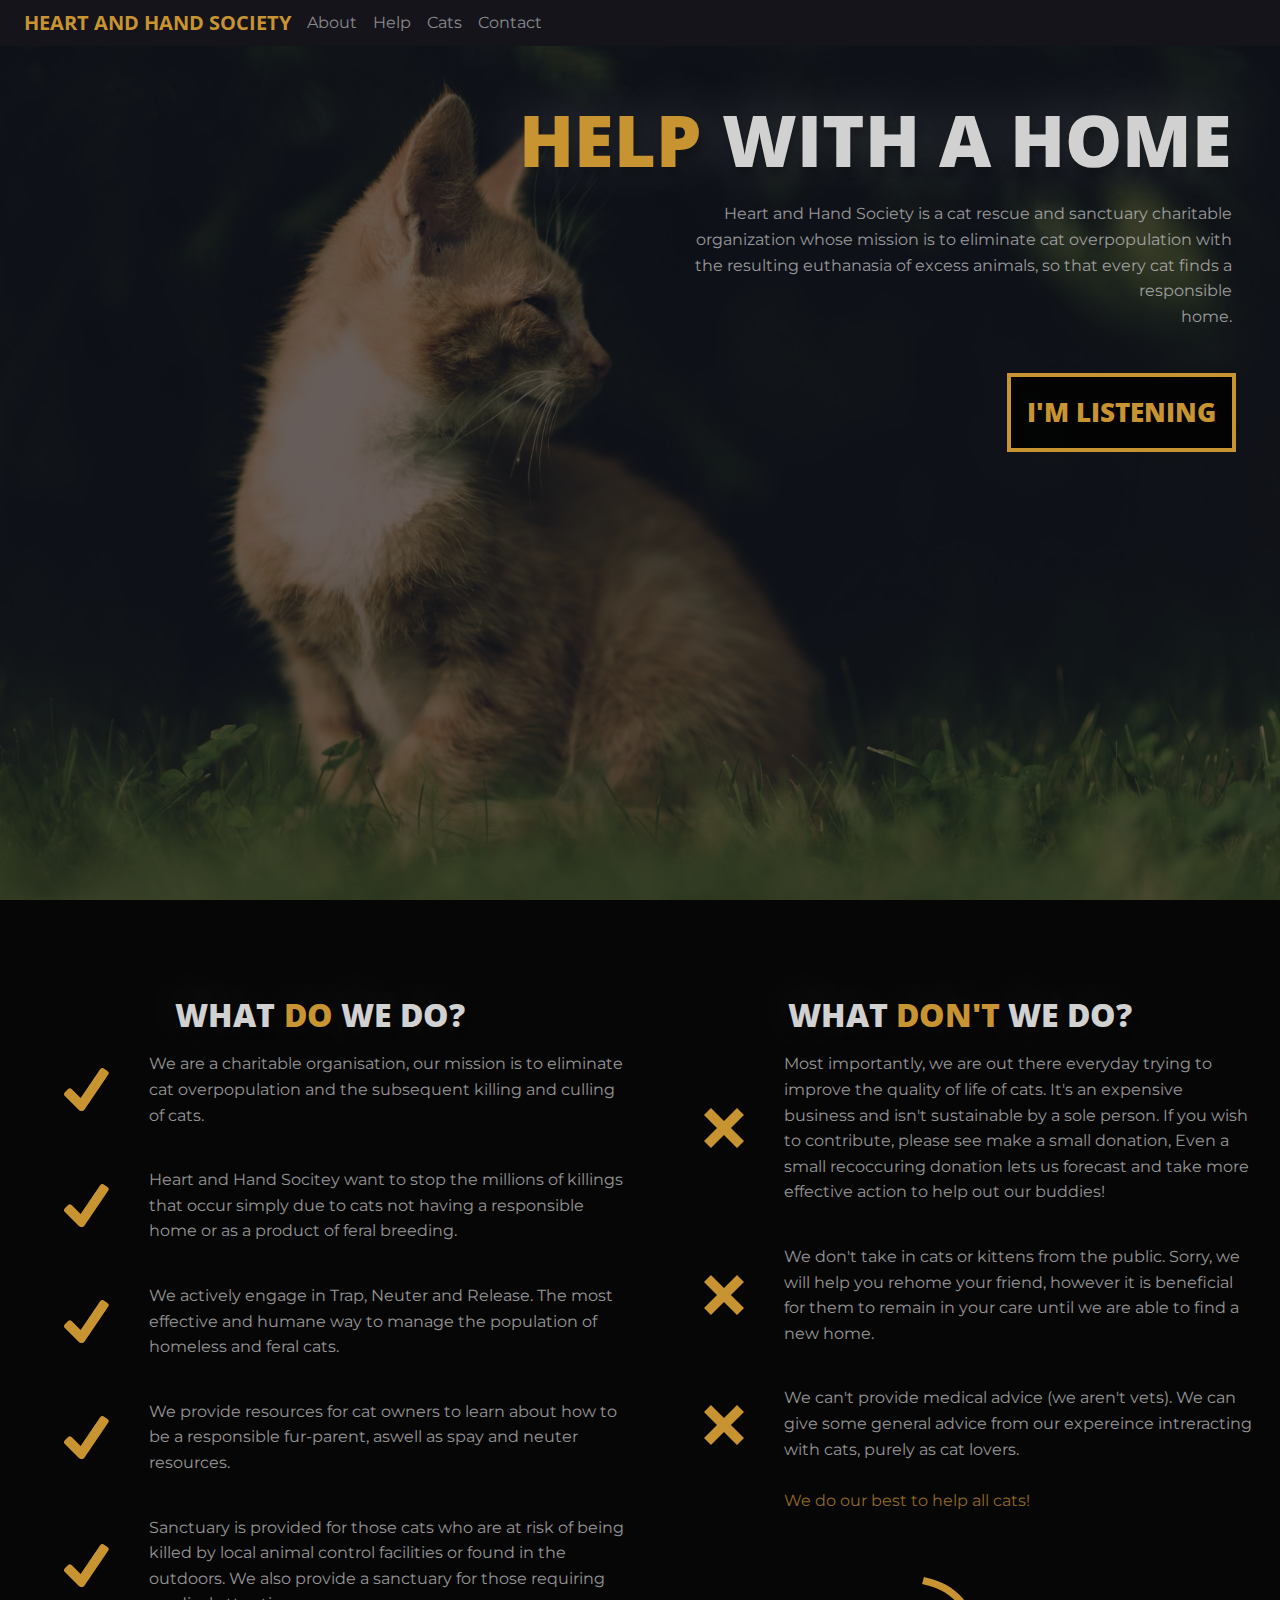
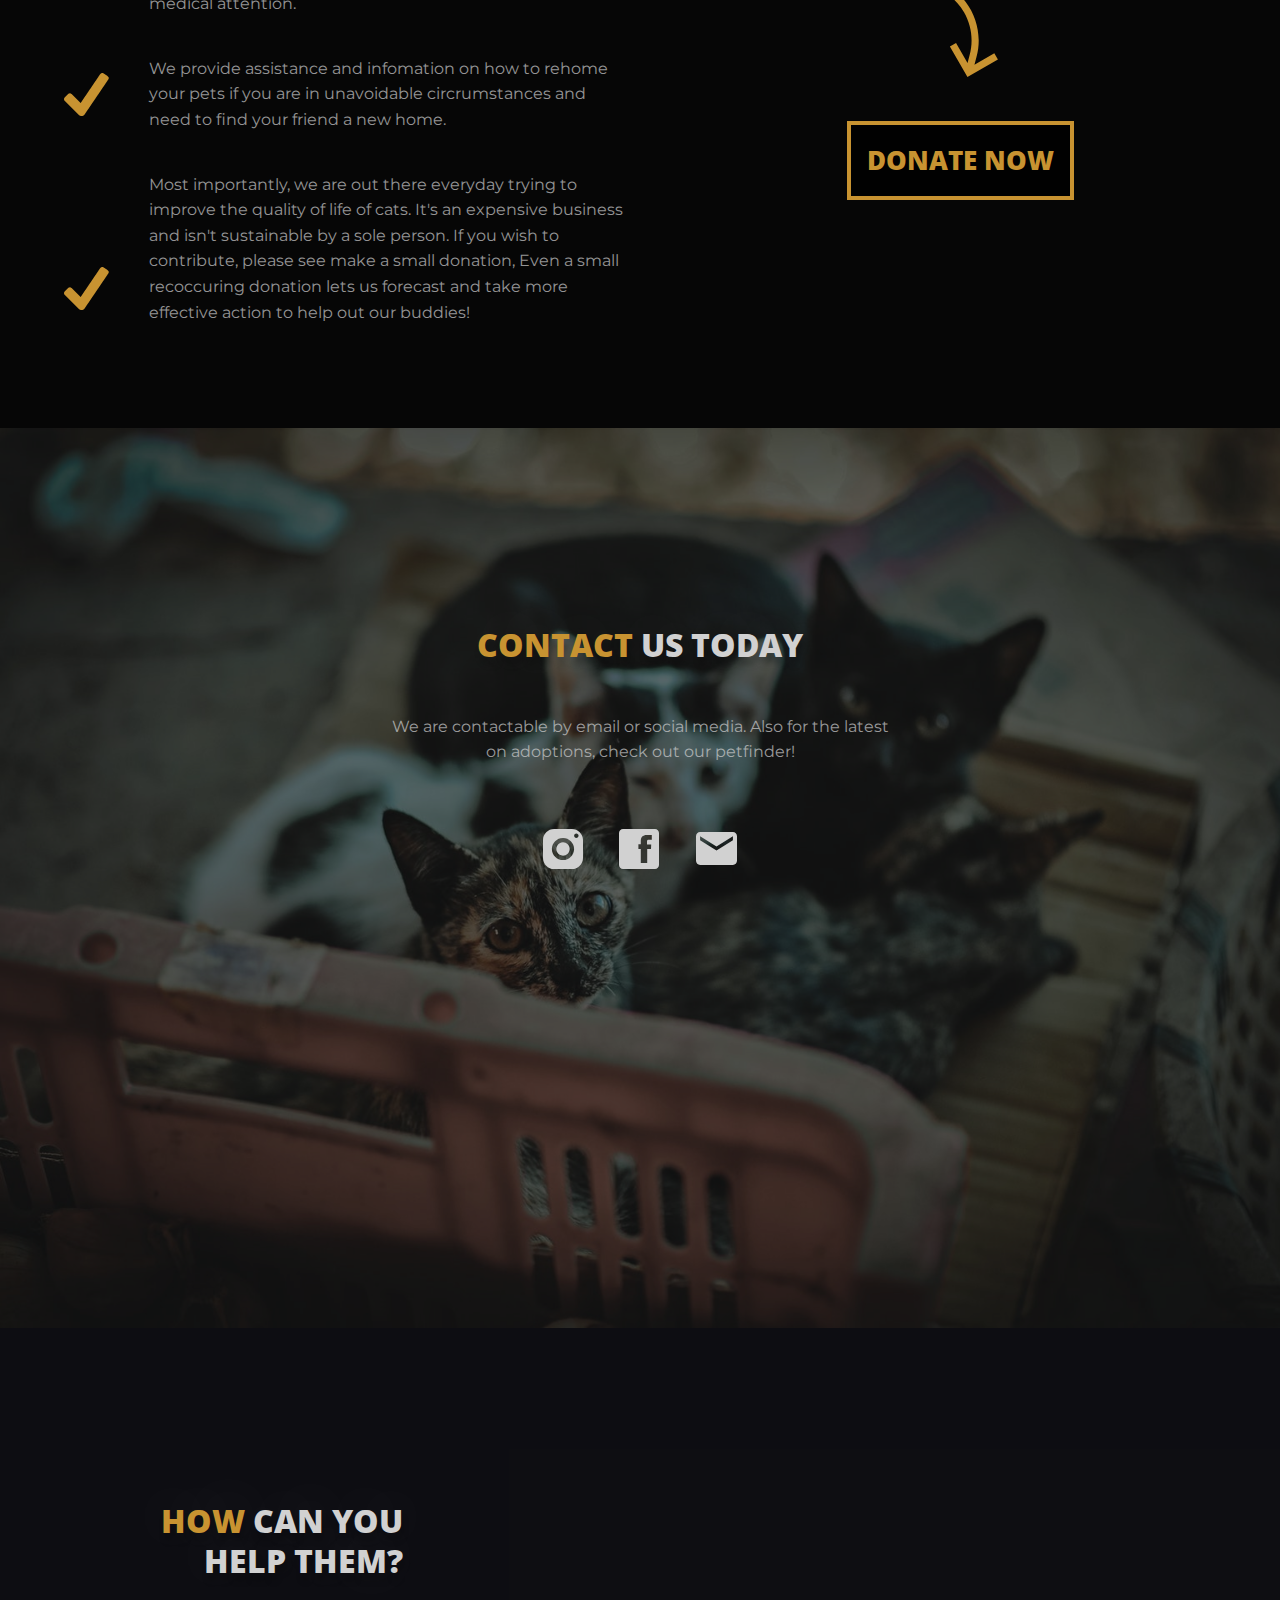
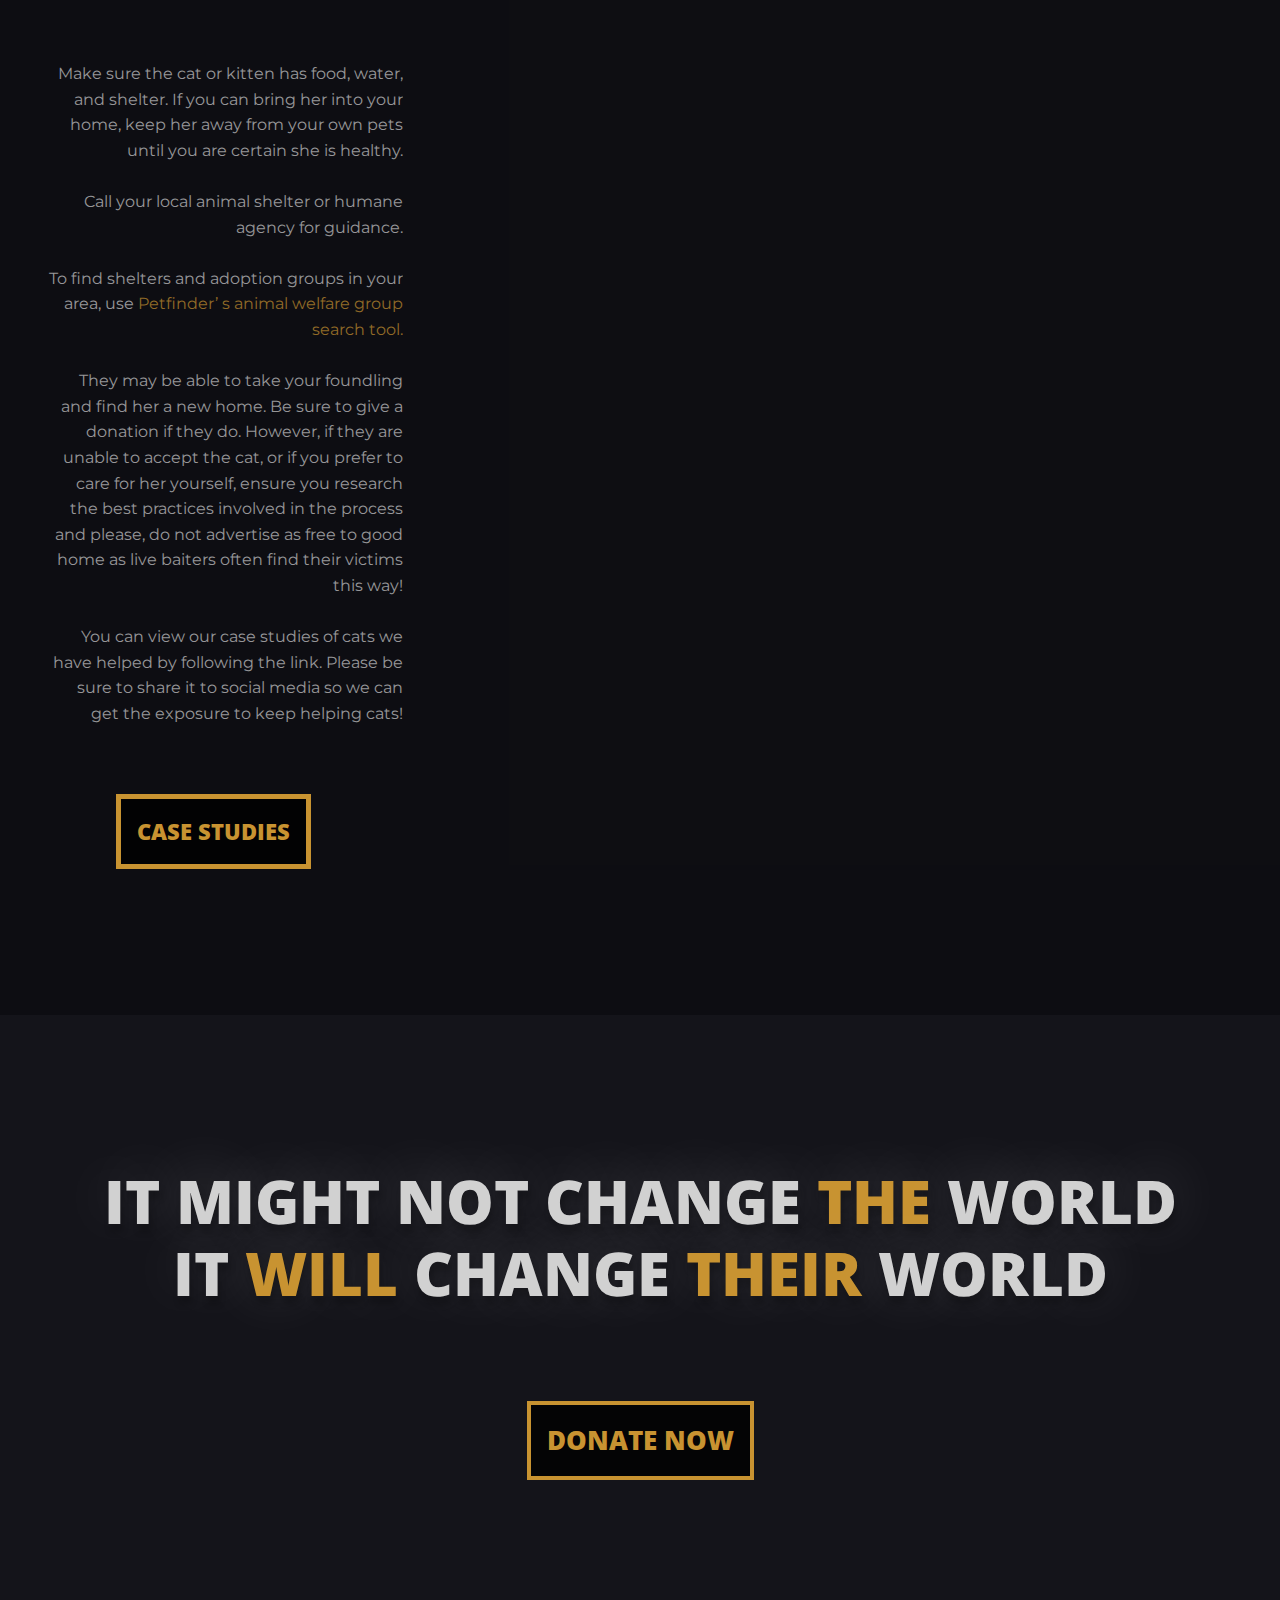
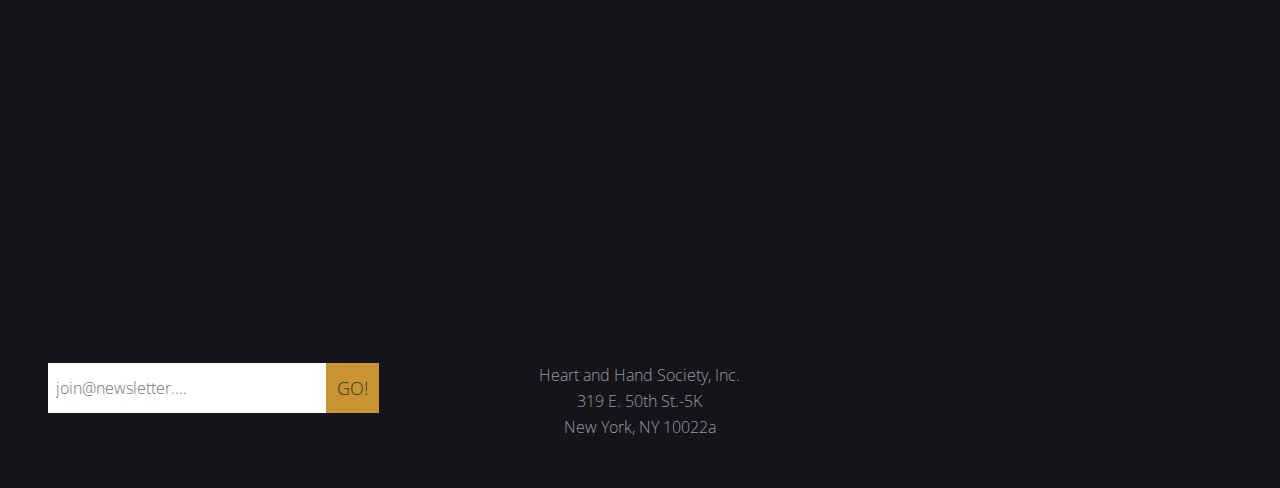
==== commit 1640df92: "Completed implementation of css buttons, removal of js src change" ====
--- a/index.html
+++ b/index.html
@@ -271,9 +271,9 @@
                                 <div class="row">
                                     <div class="col-md-12 text-center mt-5 mb-5">
                                         <a href="https://www.paypal.com/us/fundraiser/charity/115647">
-                                            <button type="button">
-                                                <img src="img/don.png" alt="button" class="donate-button" onmouseover="hover(this);" onmouseout="unhover(this);">
-                                            </button>
+                                                    <button type="button" class="btn-findout p-3" id="first-text-button-text"> DONATE NOW
+                                                    </button>
+                                                </a>
                                         </a>
                                     </div>
                                 </div>
@@ -382,9 +382,9 @@
                 <div class="row">
                     <div class="col-md-12 text-center p-5 mt-5">
                         <a href="https://www.paypal.com/us/fundraiser/charity/115647">
-                            <button type="button">
-                                <img src="img/don.png" alt="button" class="custom-button-3" onmouseover="hover(this);" onmouseout="unhover(this);">
-                            </button>
+                                    <button type="button" class="btn-findout p-3"> DONATE NOW
+                                    </button>
+                                </a>
                         </a>
                     </div>
                 </div>
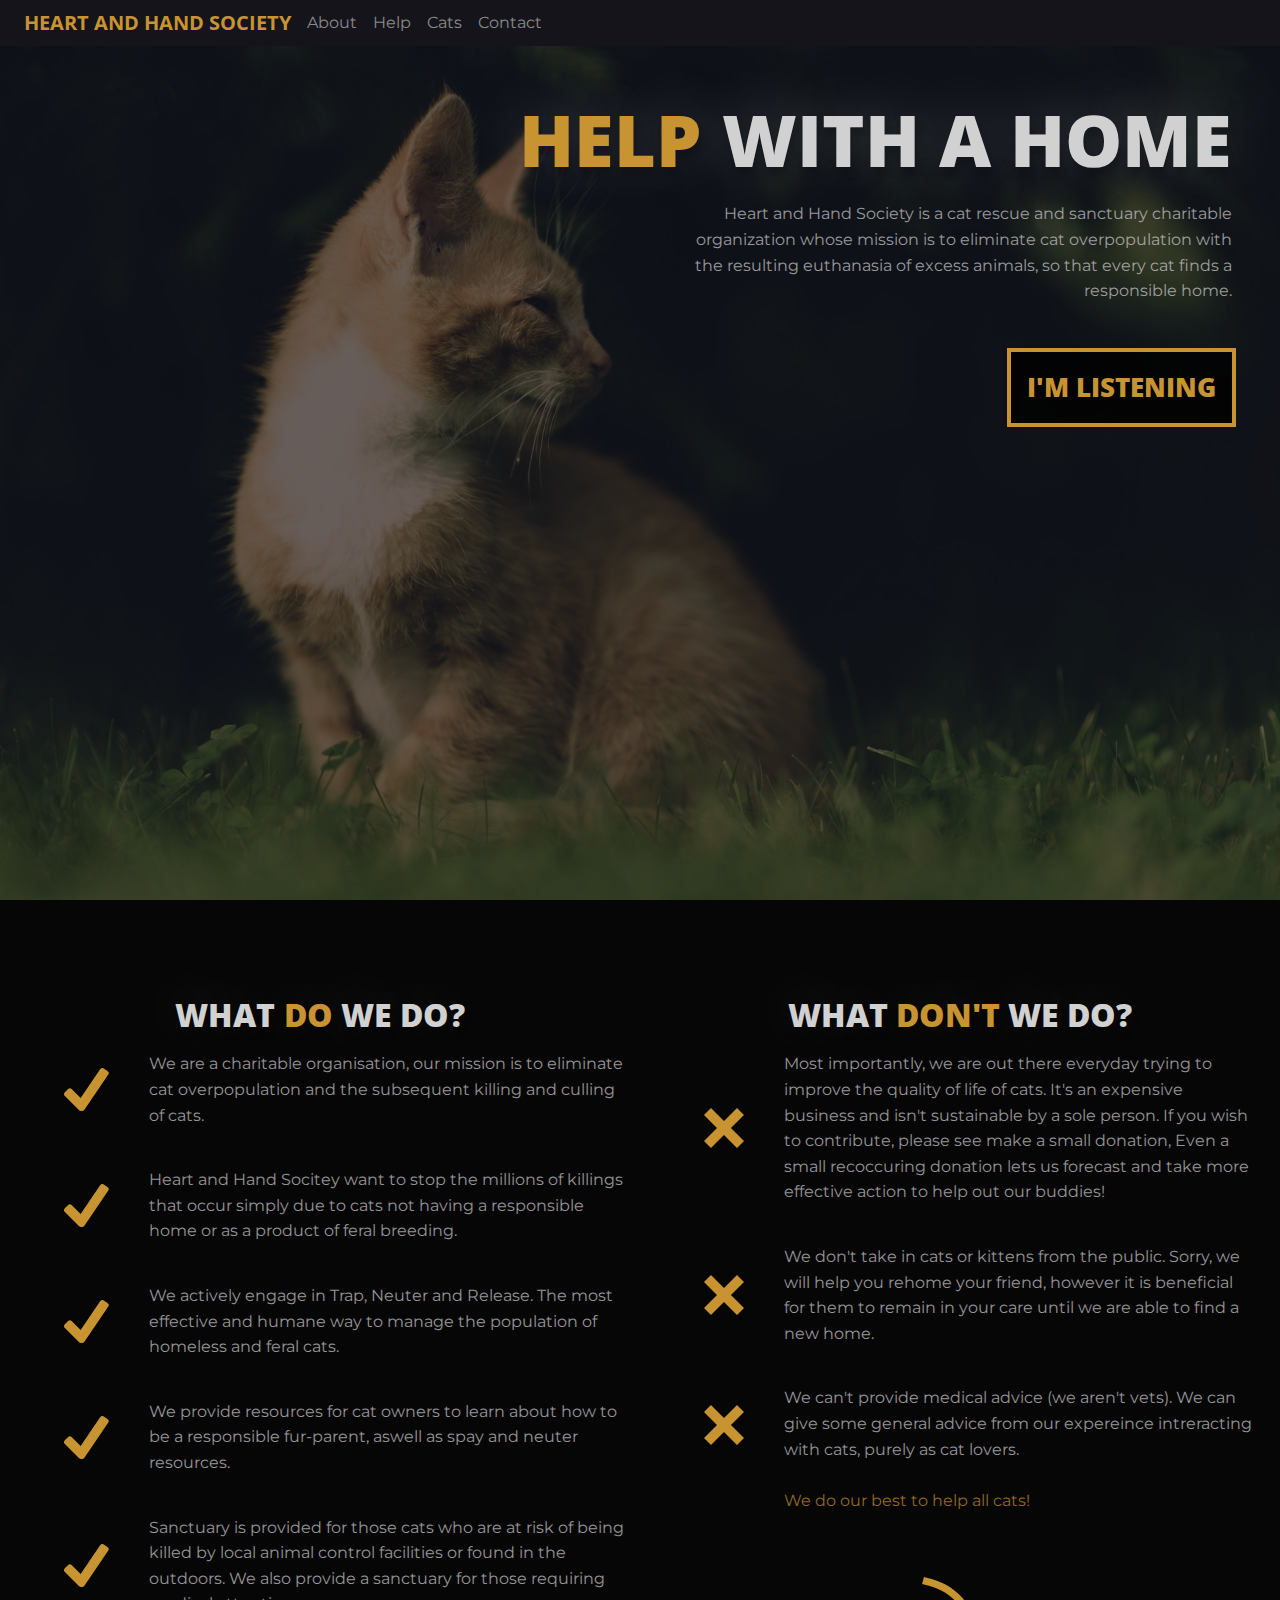
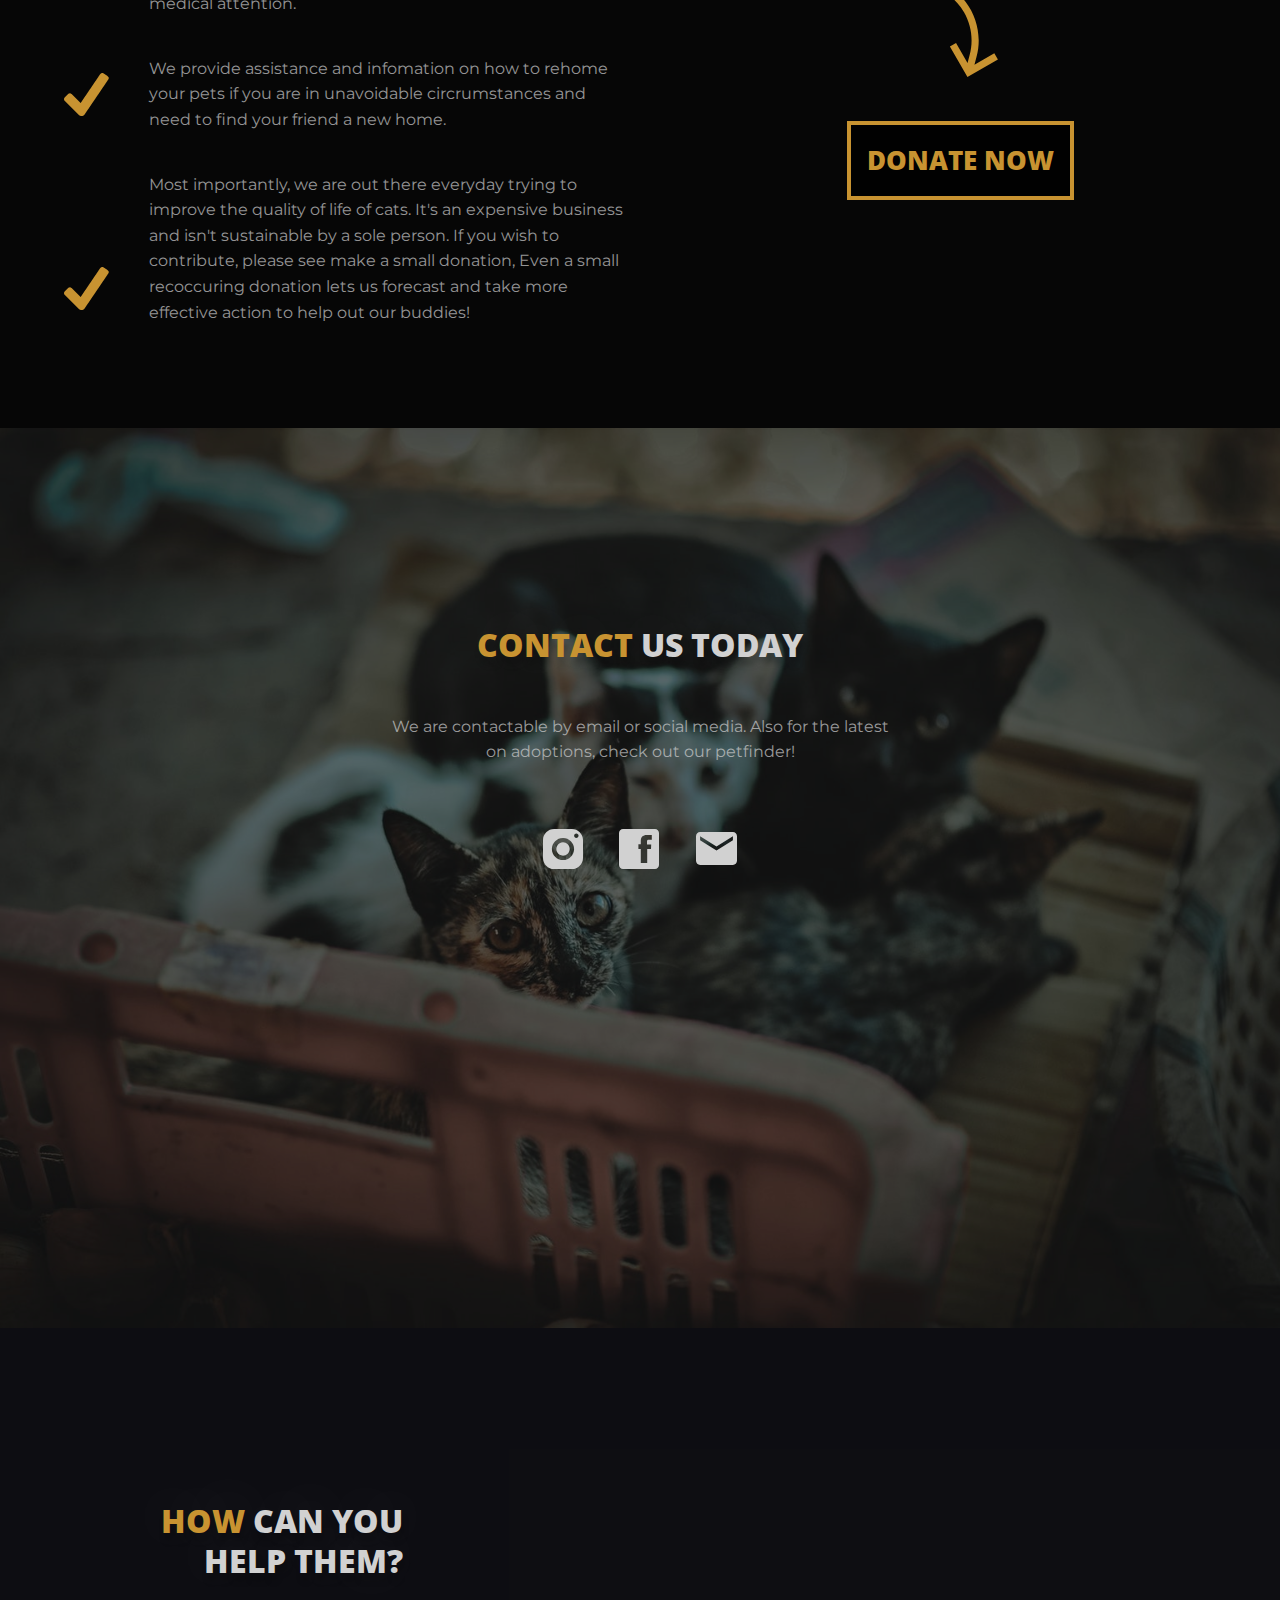
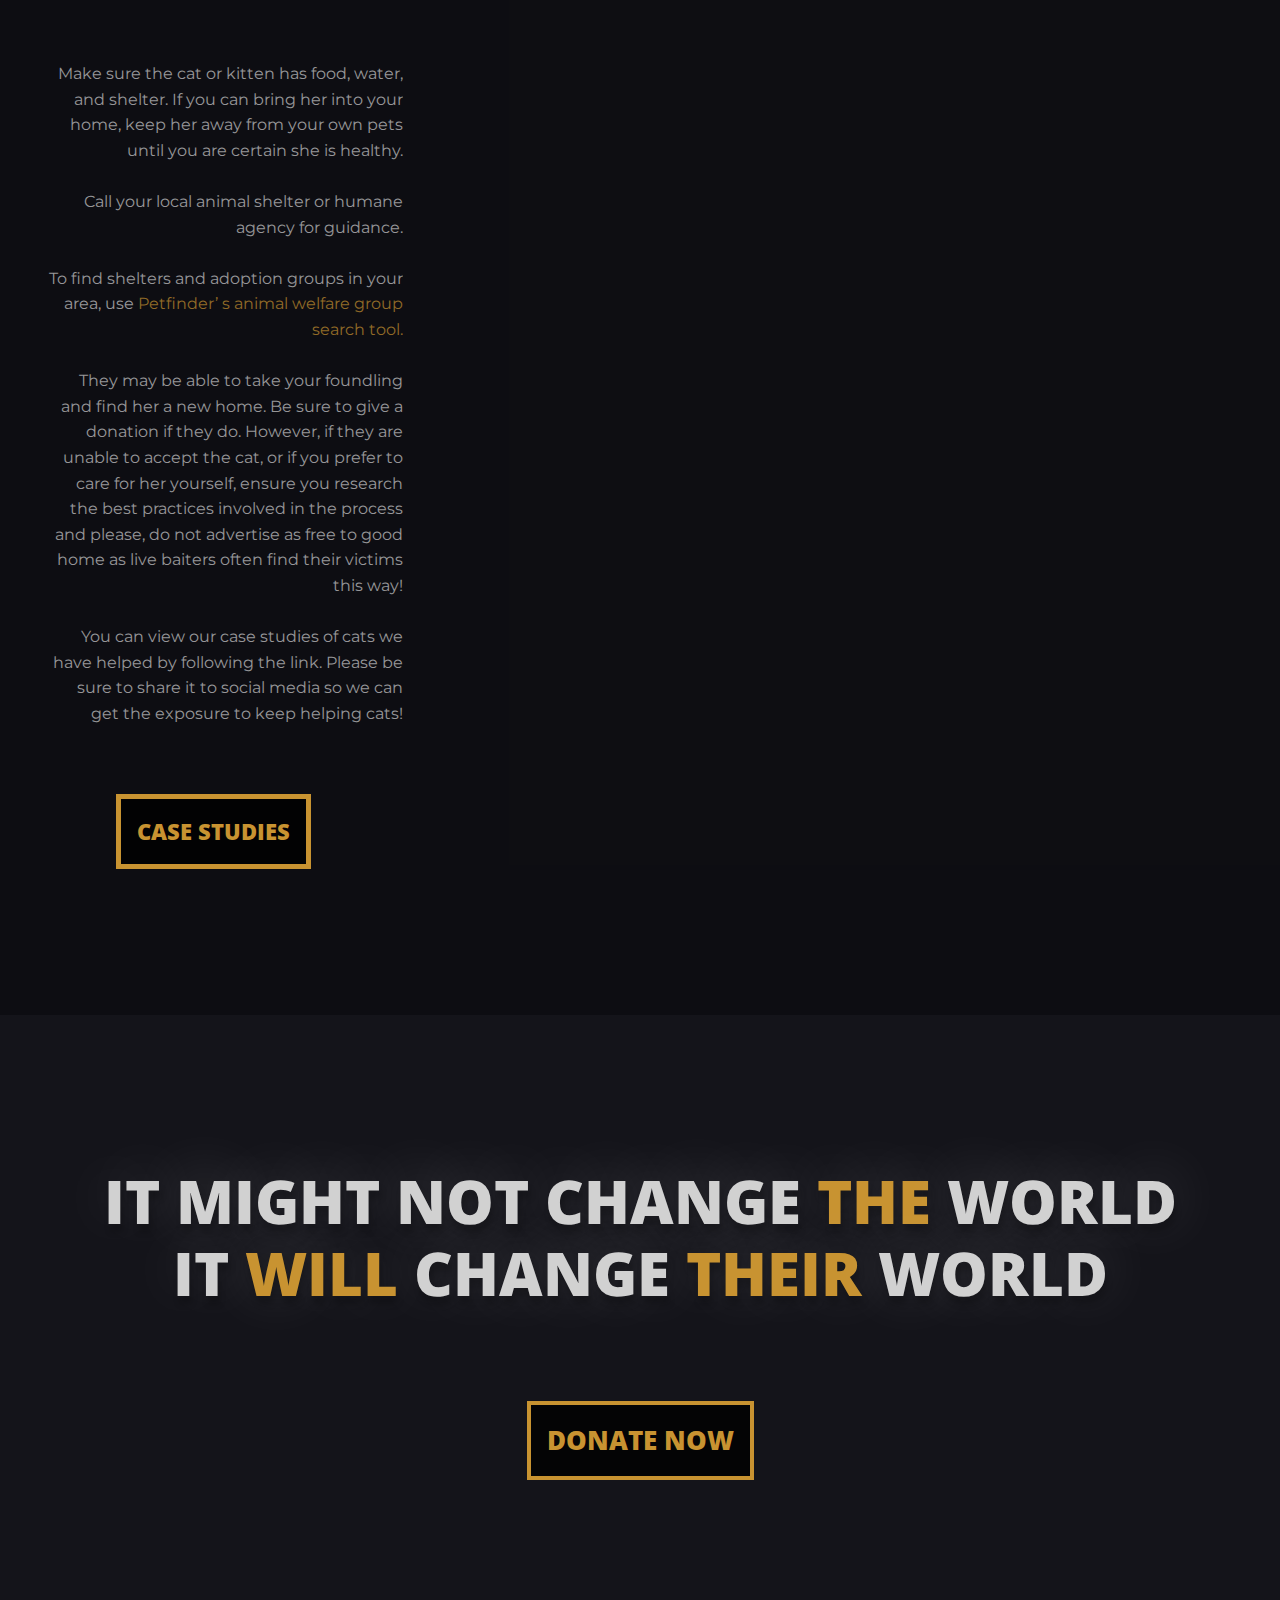
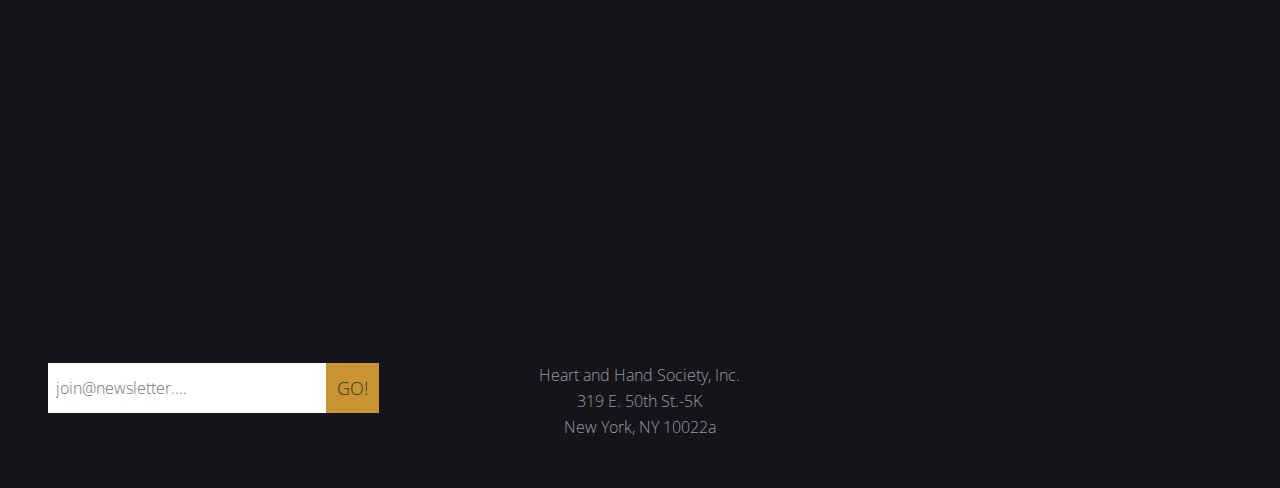
==== commit 94768624: "xl screens changed the positions of first container elements no button" ====
--- a/index.html
+++ b/index.html
@@ -108,18 +108,18 @@
                 <div class="row">
                     <div class="col-sm-6">
                     </div>
-                    <div class="col-sm-6">
-                        <p class="text-right mt-3 ml-5" id="first-text">
+                    <div class="col-sm-6" id="align-center">
+                        <p class="text-right mt-3 ml-5" id="first-text-p">
                             Heart and Hand Society is a cat rescue and sanctuary charitable organization whose mission is to eliminate cat overpopulation
                             with the resulting euthanasia of excess animals, so that every cat finds a responsible
-                            <br>home.
+                            home.
                         </p>
 
                         <!-- Hides when narrow -->
                         <div class="row mt-5 text-center" id="first-text-button">
                             <div class="col-sm-12">
                                 <a href="#about">
-                                    <button type="button" class="btn-findout p-3 pull-right-custom" id="first-text-button-text"> i'm listening
+                                    <button type="button" class="btn-findout p-3 pull-right-custom" id="first-text-button-text align-center"> i'm listening
                                     </button>
                                 </a>
                                 </div>
--- a/css/style.css
+++ b/css/style.css
@@ -256,6 +256,30 @@
     }
 }
 
+@media (min-width: 1920px) {
+    #first-text {
+        text-align: center !important;
+        margin-left: 50% !important;
+        margin-right: 10px !important;
+        margin-top: 400px !important;
+        padding: 0 !important;
+    }
+    #first-text-p{
+        margin-left: 25%% !important;
+        margin-right: 10px !important;
+        margin-top: 10px !important;
+        padding: 0 !important;
+    }
+    #align-center{
+        text-align: center !important;
+    }
+    #first-text-button {
+        text-align: center !important;  
+    }
+
+}
+
+
 .cross {
     object-fit: contain;
     background-color: transparent;
@@ -357,7 +381,6 @@
     background-color: rgba(20, 20, 26, 1);
 }
 
-@media (max-width: 450px) {}
 
 .box-5-img {
     background-color: rgba(20, 20, 26, 0.2);
